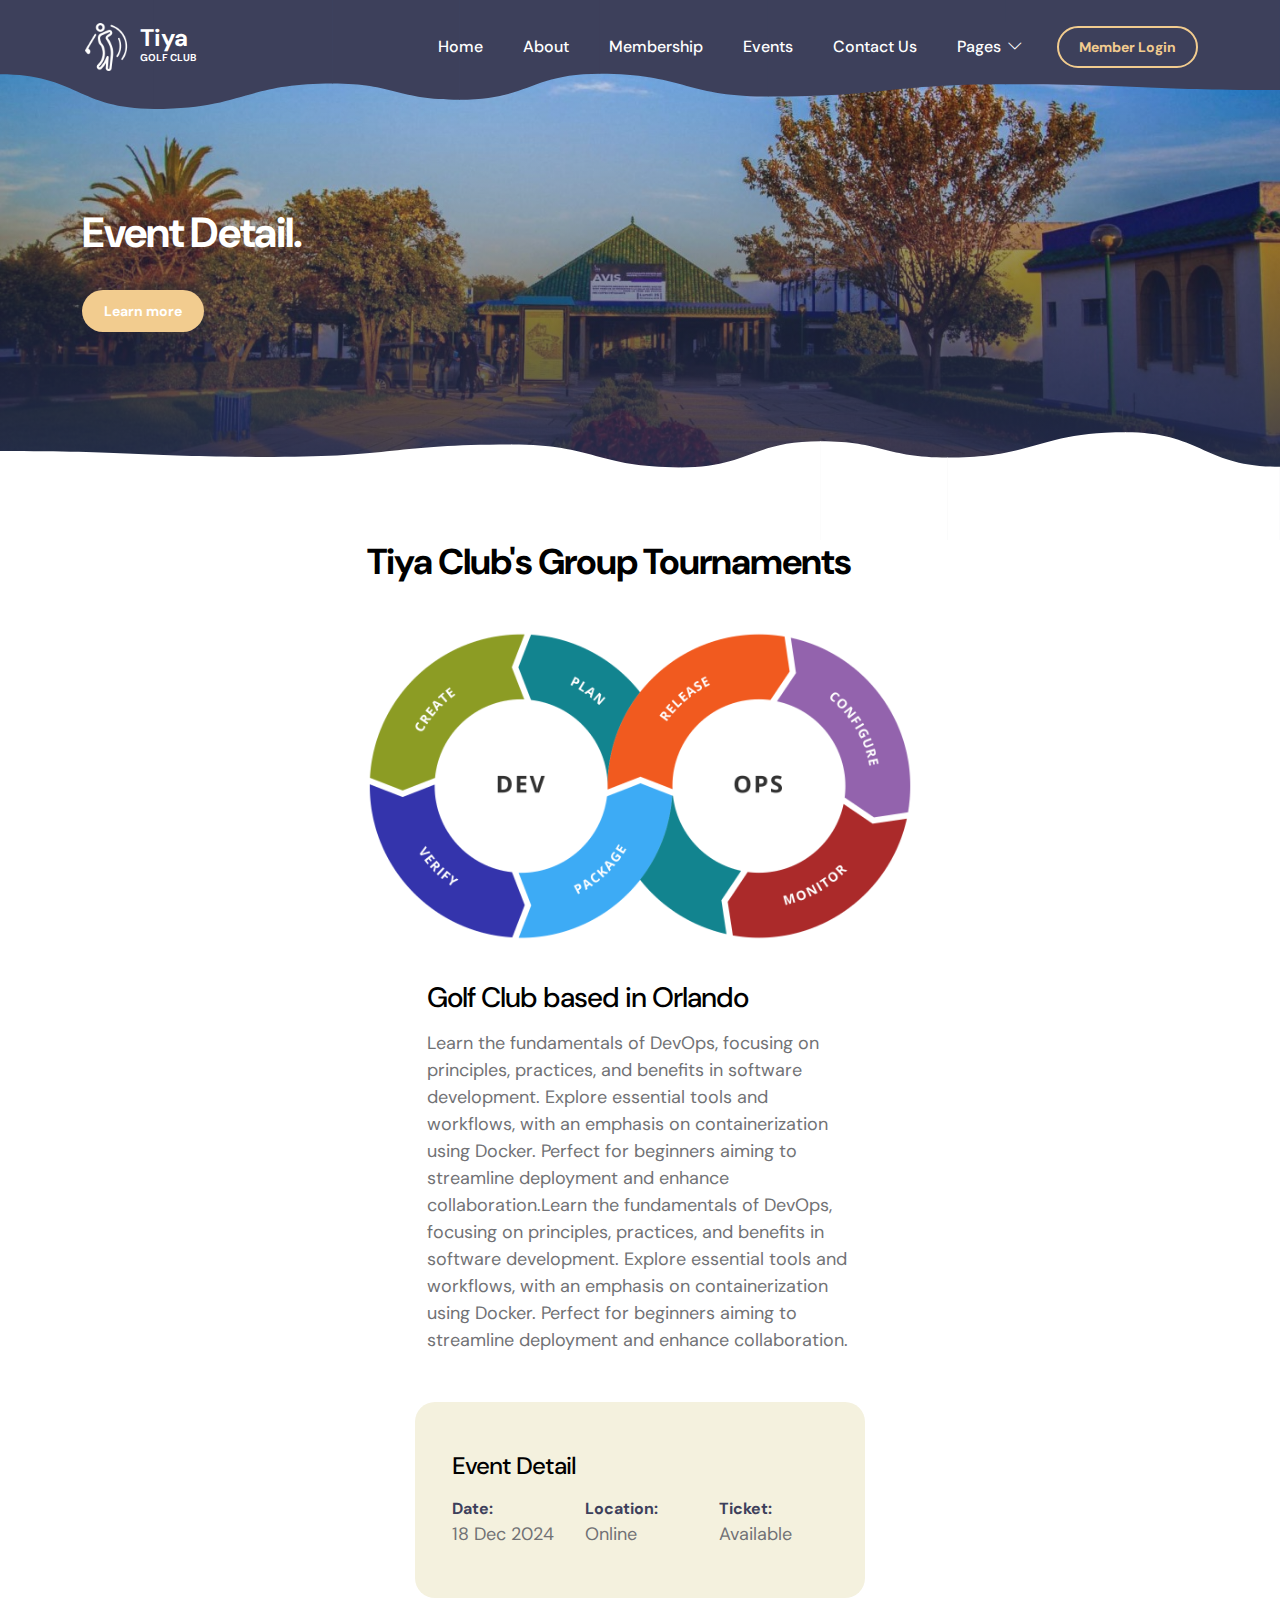
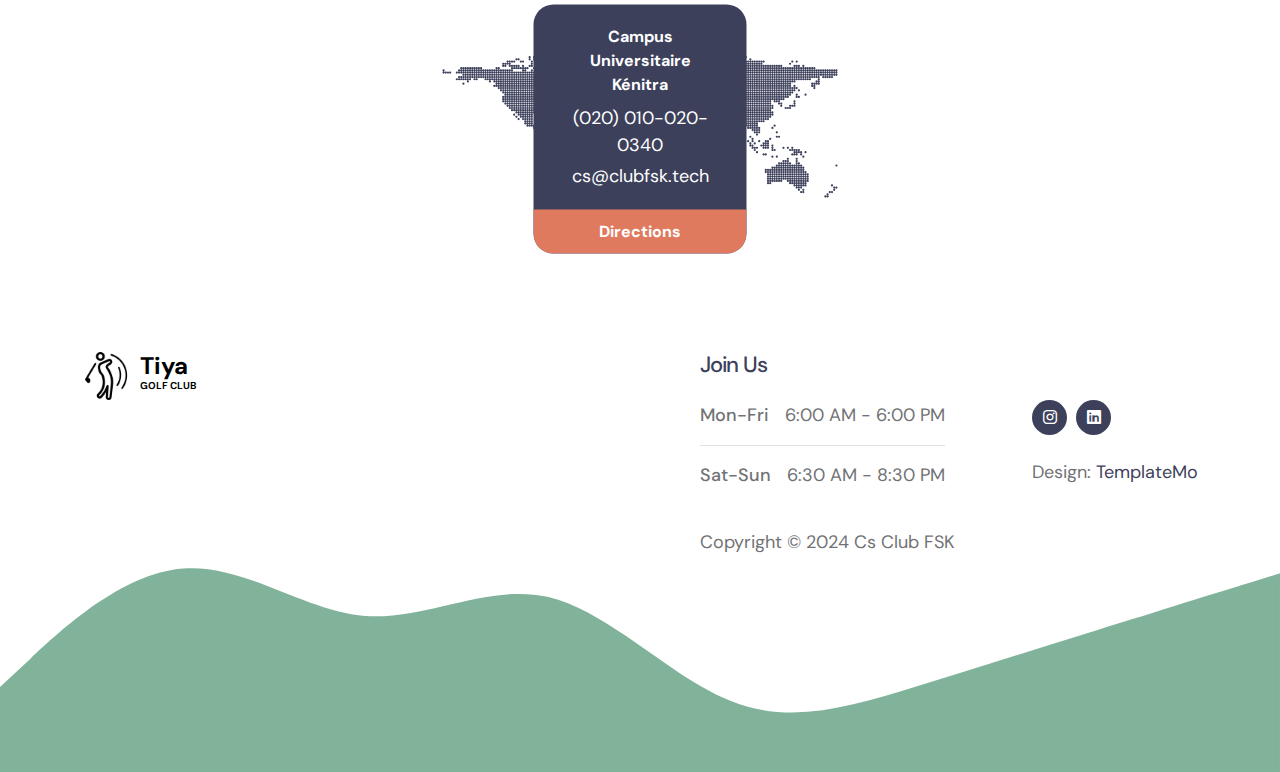
==== event-detail.html @ bbc89d75 "update" ====
<!doctype html>
<html lang="en">
    <head>
        <meta charset="utf-8">
        <meta name="viewport" content="width=device-width, initial-scale=1">

        <meta name="description" content="">
        <meta name="author" content="">

        <title>Tiya Golf Club - Event Detail</title>

        <!-- CSS FILES -->                
        <link rel="preconnect" href="https://fonts.googleapis.com">

        <link rel="preconnect" href="https://fonts.gstatic.com" crossorigin>

        <link href="https://fonts.googleapis.com/css2?family=DM+Sans:ital,wght@0,400;0,500;0,700;1,400&display=swap" rel="stylesheet">

        <link href="css/bootstrap.min.css" rel="stylesheet">

        <link href="css/bootstrap-icons.css" rel="stylesheet">

        <link href="css/templatemo-tiya-golf-club.css" rel="stylesheet">
        
<!--

TemplateMo 587 Tiya Golf Club

https://templatemo.com/tm-587-tiya-golf-club

-->
    </head>
    
    <body>

        <main>

            <nav class="navbar navbar-expand-lg">                
                <div class="container">
                    <a class="navbar-brand d-flex align-items-center" href="index.html">
                        <img src="images/logo.png" class="navbar-brand-image img-fluid" alt="Tiya Golf Club">
                        <span class="navbar-brand-text">
                            Tiya
                            <small>Golf Club</small>
                        </span>
                    </a>

                    <div class="d-lg-none ms-auto me-3">
                        <a class="btn custom-btn custom-border-btn" data-bs-toggle="offcanvas" href="#offcanvasExample" role="button" aria-controls="offcanvasExample">Member Login</a>
                    </div>
    
                    <button class="navbar-toggler" type="button" data-bs-toggle="collapse" data-bs-target="#navbarNav" aria-controls="navbarNav" aria-expanded="false" aria-label="Toggle navigation">
                        <span class="navbar-toggler-icon"></span>
                    </button>
    
                    <div class="collapse navbar-collapse" id="navbarNav">
                        <ul class="navbar-nav ms-lg-auto">
                            <li class="nav-item">
                                <a class="nav-link" href="index.html#section_1">Home</a>
                            </li>
    
                            <li class="nav-item">
                                <a class="nav-link" href="index.html#section_2">About</a>
                            </li>

                            <li class="nav-item">
                                <a class="nav-link" href="index.html#section_3">Membership</a>
                            </li>

                            <li class="nav-item">
                                <a class="nav-link" href="index.html#section_4">Events</a>
                            </li>

                            <li class="nav-item">
                                <a class="nav-link" href="index.html#section_5">Contact Us</a>
                            </li>

                            <li class="nav-item dropdown">
                                <a class="nav-link dropdown-toggle" href="#" id="navbarLightDropdownMenuLink" role="button" data-bs-toggle="dropdown" aria-expanded="false">Pages</a>

                                <ul class="dropdown-menu dropdown-menu-light" aria-labelledby="navbarLightDropdownMenuLink">
                                    <li><a class="dropdown-item" href="event-listing.html">Event Listing</a></li>

                                    <li><a class="dropdown-item active" href="event-detail.html">Event Detail</a></li>
                                </ul>
                            </li>
                        </ul>

                        <div class="d-none d-lg-block ms-lg-3">
                            <a class="btn custom-btn custom-border-btn" data-bs-toggle="offcanvas" href="#offcanvasExample" role="button" aria-controls="offcanvasExample">Member Login</a>
                        </div>
                    </div>
                </div>
            </nav>

            <div class="offcanvas offcanvas-end" data-bs-scroll="true" tabindex="-1" id="offcanvasExample" aria-labelledby="offcanvasExampleLabel">                
                <div class="offcanvas-header">
                    <h5 class="offcanvas-title" id="offcanvasExampleLabel">Member Login</h5>
                    
                    <button type="button" class="btn-close" data-bs-dismiss="offcanvas" aria-label="Close"></button>
                </div>
                
                <div class="offcanvas-body d-flex flex-column">
                    <form class="custom-form member-login-form" action="#" method="post" role="form">

                        <div class="member-login-form-body">
                            <div class="mb-4">
                                <label class="form-label mb-2" for="member-login-number">Membership No.</label>

                                <input type="text" name="member-login-number" id="member-login-number" class="form-control" placeholder="11002560" required>
                            </div>

                            <div class="mb-4">
                                <label class="form-label mb-2" for="member-login-password">Password</label>

                                <input type="password" name="member-login-password" id="member-login-password" pattern="[0-9a-zA-Z]{4,10}" class="form-control" placeholder="Password" required="">
                            </div>

                            <div class="form-check mb-4">
                                <input class="form-check-input" type="checkbox" value="" id="flexCheckDefault">
                              
                                <label class="form-check-label" for="flexCheckDefault">
                                    Remember me
                                </label>
                            </div>

                            <div class="col-lg-5 col-md-7 col-8 mx-auto">
                                <button type="submit" class="form-control">Login</button>
                            </div>

                            <div class="text-center my-4">
                                <a href="#">Forgotten password?</a>
                            </div>
                        </div>
                    </form>

                    <div class="mt-auto mb-5">
                        <p>
                            <strong class="text-white me-3">Any Questions?</strong>

                            <a href="tel: 010-020-0340" class="contact-link">
                            	010-020-0340
                            </a>
                        </p>
                    </div>
                </div>

                <svg xmlns="http://www.w3.org/2000/svg" viewBox="0 0 1440 320"><path fill="#3D405B" fill-opacity="1" d="M0,224L34.3,192C68.6,160,137,96,206,90.7C274.3,85,343,139,411,144C480,149,549,107,617,122.7C685.7,139,754,213,823,240C891.4,267,960,245,1029,224C1097.1,203,1166,181,1234,160C1302.9,139,1371,117,1406,106.7L1440,96L1440,320L1405.7,320C1371.4,320,1303,320,1234,320C1165.7,320,1097,320,1029,320C960,320,891,320,823,320C754.3,320,686,320,617,320C548.6,320,480,320,411,320C342.9,320,274,320,206,320C137.1,320,69,320,34,320L0,320Z"></path></svg>
            </div>
            

            <section class="hero-section hero-50 d-flex justify-content-center align-items-center" id="section_1">

                <div class="section-overlay"></div>

                <svg viewBox="0 0 1962 178" xmlns="http://www.w3.org/2000/svg" xmlns:xlink="http://www.w3.org/1999/xlink"><path fill="#3D405B" d="M 0 114 C 118.5 114 118.5 167 237 167 L 237 167 L 237 0 L 0 0 Z" stroke-width="0"></path> <path fill="#3D405B" d="M 236 167 C 373 167 373 128 510 128 L 510 128 L 510 0 L 236 0 Z" stroke-width="0"></path> <path fill="#3D405B" d="M 509 128 C 607 128 607 153 705 153 L 705 153 L 705 0 L 509 0 Z" stroke-width="0"></path><path fill="#3D405B" d="M 704 153 C 812 153 812 113 920 113 L 920 113 L 920 0 L 704 0 Z" stroke-width="0"></path><path fill="#3D405B" d="M 919 113 C 1048.5 113 1048.5 148 1178 148 L 1178 148 L 1178 0 L 919 0 Z" stroke-width="0"></path><path fill="#3D405B" d="M 1177 148 C 1359.5 148 1359.5 129 1542 129 L 1542 129 L 1542 0 L 1177 0 Z" stroke-width="0"></path><path fill="#3D405B" d="M 1541 129 C 1751.5 129 1751.5 138 1962 138 L 1962 138 L 1962 0 L 1541 0 Z" stroke-width="0"></path></svg>

                <div class="container">
                    <div class="row">

                        <div class="col-lg-6 col-12">

                            <h1 class="text-white mb-4 pb-2">Event Detail.</h1>

                            <a href="#section_2" class="btn custom-btn smoothscroll me-3">Learn more</a>
                        </div>

                    </div>
                </div>

                <svg viewBox="0 0 1962 178" xmlns="http://www.w3.org/2000/svg" xmlns:xlink="http://www.w3.org/1999/xlink"><path fill="#ffffff" d="M 0 114 C 118.5 114 118.5 167 237 167 L 237 167 L 237 0 L 0 0 Z" stroke-width="0"></path> <path fill="#ffffff" d="M 236 167 C 373 167 373 128 510 128 L 510 128 L 510 0 L 236 0 Z" stroke-width="0"></path> <path fill="#ffffff" d="M 509 128 C 607 128 607 153 705 153 L 705 153 L 705 0 L 509 0 Z" stroke-width="0"></path><path fill="#ffffff" d="M 704 153 C 812 153 812 113 920 113 L 920 113 L 920 0 L 704 0 Z" stroke-width="0"></path><path fill="#ffffff" d="M 919 113 C 1048.5 113 1048.5 148 1178 148 L 1178 148 L 1178 0 L 919 0 Z" stroke-width="0"></path><path fill="#ffffff" d="M 1177 148 C 1359.5 148 1359.5 129 1542 129 L 1542 129 L 1542 0 L 1177 0 Z" stroke-width="0"></path><path fill="#ffffff" d="M 1541 129 C 1751.5 129 1751.5 138 1962 138 L 1962 138 L 1962 0 L 1541 0 Z" stroke-width="0"></path></svg>
            </section>


            <section class="events-section events-detail-section section-padding" id="section_2">
                <div class="container">
                    <div class="row">

                        <div class="col-lg-6 col-md-8 col-12 mx-auto">
                            <h2 class="mb-lg-5 mb-4">Tiya Club's Group Tournaments</h2>

                            <div class="custom-block-image-wrap">
                                <img src="images/devops.png" class="custom-block-image img-fluid" alt="">
                            </div>

                            <div class="custom-block-info">
                                <h3 class="mb-3">Golf Club based in Orlando</h3>

                                <p>Learn the fundamentals of DevOps, focusing on principles, practices, and benefits in software development. Explore essential tools and workflows, with an emphasis on containerization using Docker. Perfect for beginners aiming to streamline deployment and enhance collaboration.Learn the fundamentals of DevOps, focusing on principles, practices, and benefits in software development. Explore essential tools and workflows, with an emphasis on containerization using Docker. Perfect for beginners aiming to streamline deployment and enhance collaboration.</p>

                                <div class="events-detail-info row my-5">
                                    <div class="col-lg-12 col-12">
                                        <h4 class="mb-3">Event Detail</h4>
                                    </div>

                                    <div class="col-lg-4 col-12">
                                        <span class="custom-block-span">Date:</span>

                                        <p class="mb-0">18 Dec 2024</p>
                                    </div>

                                    <div class="col-lg-4 col-12 my-3 my-lg-0">
                                        <span class="custom-block-span">Location:</span>

                                        <p class="mb-0">Online</p>
                                    </div>

                                    <div class="col-lg-4 col-12">
                                        <span class="custom-block-span">Ticket:</span>

                                        <p class="mb-0">Available</p>
                                    </div>
                                </div>

                                <div class="contact-info">
                                    <div class="contact-info-item">
                                        <div class="contact-info-body">
                                            <strong>Campus Universitaire
                                                Kénitra</strong>

                                            <p class="mt-2 mb-1">
                                                <a href="tel: 010-020-0340" class="contact-link">
                                                    (020) 
                                                    010-020-0340
                                                </a>
                                            </p>

                                            <p class="mb-0">
                                                <a href="mailto:cs@clubfsk.tech" class="contact-link">
                                                    cs@clubfsk.tech
                                                </a>
                                            </p>
                                        </div>

                                        <div class="contact-info-footer">
                                            <a href="#">Directions</a>
                                        </div>
                                    </div>

                                    <img src="images/WorldMap.svg" class="img-fluid" alt="">
                                </div>
                            </div>
                        </div>

                    </div>
                </div>
            </section>
        </main>

        <footer class="site-footer">
            <div class="container">
                <div class="row">

                    <div class="col-lg-6 col-12 me-auto mb-5 mb-lg-0">
                        <a class="navbar-brand d-flex align-items-center" href="index.html">
                            <img src="images/logo.png" class="navbar-brand-image img-fluid" alt="">
                            <span class="navbar-brand-text">
                                Tiya
                                <small>Golf Club</small>
                            </span>
                        </a>
                    </div>

                    <div class="col-lg-3 col-12">
                        <h5 class="site-footer-title mb-4">Join Us</h5>

                        <p class="d-flex border-bottom pb-3 mb-3 me-lg-3">
                            <span>Mon-Fri</span>
                            6:00 AM - 6:00 PM
                        </p>

                        <p class="d-flex me-lg-3">
                            <span>Sat-Sun</span>
                            6:30 AM - 8:30 PM
                        </p>
                        <br>
                        <p class="copyright-text">Copyright © 2024 Cs Club FSK</p>
                    </div>

                        <div class="col-lg-2 col-12 ms-auto">
                            <ul class="social-icon mt-lg-5 mt-3 mb-4">
                                <li class="social-icon-item">
                                    <a href="https://www.instagram.com/cs_club.fsk/" class="social-icon-link bi-instagram"></a>
                                </li>

                                <li class="social-icon-item">
                                    <a href="https://www.linkedin.com/company/cs-club-fsk/" class="social-icon-link bi-linkedin"></a>
                                </li>
                            </ul>

                            <p class="copyright-text">Design: <a rel="nofollow" href="https://templatemo.com" target="_blank">TemplateMo</a></p>
                        </div>

                </div>
            </div>

            <svg xmlns="http://www.w3.org/2000/svg" viewBox="0 0 1440 320"><path fill="#81B29A" fill-opacity="1" d="M0,224L34.3,192C68.6,160,137,96,206,90.7C274.3,85,343,139,411,144C480,149,549,107,617,122.7C685.7,139,754,213,823,240C891.4,267,960,245,1029,224C1097.1,203,1166,181,1234,160C1302.9,139,1371,117,1406,106.7L1440,96L1440,320L1405.7,320C1371.4,320,1303,320,1234,320C1165.7,320,1097,320,1029,320C960,320,891,320,823,320C754.3,320,686,320,617,320C548.6,320,480,320,411,320C342.9,320,274,320,206,320C137.1,320,69,320,34,320L0,320Z"></path></svg>
        </footer>


        <!-- JAVASCRIPT FILES -->
        <script src="js/jquery.min.js"></script>
        <script src="js/bootstrap.bundle.min.js"></script>
        <script src="js/jquery.sticky.js"></script>
        <script src="js/custom.js"></script>

    </body>
</html>
---- css/templatemo-tiya-golf-club.css ----
/*

TemplateMo 587 Tiya Golf Club

https://templatemo.com/tm-587-tiya-golf-club

*/


/*---------------------------------------
  CUSTOM PROPERTIES ( VARIABLES )             
-----------------------------------------*/
:root {
  --white-color:                  #ffffff;
  --primary-color:                #81B29A;
  --secondary-color:              #3D405B;
  --section-bg-color:             #F4F1DE;
  --custom-btn-bg-color:          #F2CC8F;
  --custom-btn-bg-hover-color:    #E07A5F;
  --dark-color:                   #000000;
  --p-color:                      #717275;
  --link-hover-color:             #F2CC8F;

  --body-font-family:             'DM Sans', sans-serif;

  --h1-font-size:                 42px;
  --h2-font-size:                 36px;
  --h3-font-size:                 28px;
  --h4-font-size:                 24px;
  --h5-font-size:                 22px;
  --h6-font-size:                 20px;
  --p-font-size:                  18px;
  --menu-font-size:               16px;
  --btn-font-size:                14px;

  --border-radius-large:          100px;
  --border-radius-medium:         20px;
  --border-radius-small:          10px;

  --font-weight-normal:           400;
  --font-weight-medium:           500;
  --font-weight-bold:             700;
}

body {
  background-color: var(--white-color);
  font-family: var(--body-font-family); 
}


/*---------------------------------------
  TYPOGRAPHY               
-----------------------------------------*/

h2,
h3,
h4,
h5,
h6 {
  color: var(--dark-color);
}

h1,
h2,
h3,
h4,
h5,
h6 {
  font-weight: var(--font-weight-medium);
  letter-spacing: -1px;
}

h1 {
  font-size: var(--h1-font-size);
  font-weight: var(--font-weight-bold);
}

h2 {
  font-size: var(--h2-font-size);
  font-weight: var(--font-weight-bold);
}

h3 {
  font-size: var(--h3-font-size);
}

h4 {
  font-size: var(--h4-font-size);
}

h5 {
  font-size: var(--h5-font-size);
}

h6 {
  font-size: var(--h6-font-size);
}

p {
  color: var(--p-color);
  font-size: var(--p-font-size);
  font-weight: var(--font-weight-normal);
}

ul li {
  color: var(--p-color);
  font-size: var(--p-font-size);
  font-weight: var(--font-weight-normal);
}

a, 
button {
  touch-action: manipulation;
  transition: all 0.3s;
}

a {
  display: inline-block;
  color: var(--secondary-color);
  text-decoration: none;
}

a:hover {
  color: var(--link-hover-color);
}

b,
strong {
  font-weight: var(--font-weight-bold);
}


/*---------------------------------------
  SECTION               
-----------------------------------------*/
.section-bg {
  background-color: var(--section-bg-color);
}

.section-padding {
  padding-top: 100px;
  padding-bottom: 100px;
}

.section-overlay {
  content: "";
  background: rgba(0, 0, 0, 0) linear-gradient(rgba(39, 48, 83, 0.01) 0%, rgb(39, 48, 83) 100%) repeat scroll 0% 0%;
  position: absolute;
  top: 0;
  right: 0;
  bottom: 0;
  left: 0;
}

::selection {
  background-color: var(--primary-color);
  color: var(--white-color);
}


/*---------------------------------------
  ANIMATED HEADLINE               
-----------------------------------------*/
.cd-words-wrapper {
  display: inline-block;
  position: relative;
  text-align: left;
}

.cd-words-wrapper b {
  color: var(--link-hover-color);
  display: inline-block;
  position: absolute;
  white-space: nowrap;
  left: 0;
  top: 0;
}

.cd-words-wrapper b.is-visible {
  position: relative;
}

.no-js .cd-words-wrapper b {
  opacity: 0;
}

.no-js .cd-words-wrapper b.is-visible {
  opacity: 1;
}

.cd-headline.rotate-1 .cd-words-wrapper {
  -webkit-perspective: 300px;
  -moz-perspective: 300px;
  perspective: 300px;
}
.cd-headline.rotate-1 b {
  opacity: 0;
  -webkit-transform-origin: 50% 100%;
  -moz-transform-origin: 50% 100%;
  -ms-transform-origin: 50% 100%;
  -o-transform-origin: 50% 100%;
  transform-origin: 50% 100%;
  -webkit-transform: rotateX(180deg);
  -moz-transform: rotateX(180deg);
  -ms-transform: rotateX(180deg);
  -o-transform: rotateX(180deg);
  transform: rotateX(180deg);
}
.cd-headline.rotate-1 b.is-visible {
  opacity: 1;
  -webkit-transform: rotateX(0deg);
  -moz-transform: rotateX(0deg);
  -ms-transform: rotateX(0deg);
  -o-transform: rotateX(0deg);
  transform: rotateX(0deg);
  -webkit-animation: cd-rotate-1-in 1.2s;
  -moz-animation: cd-rotate-1-in 1.2s;
  animation: cd-rotate-1-in 1.2s;
}
.cd-headline.rotate-1 b.is-hidden {
  -webkit-transform: rotateX(180deg);
  -moz-transform: rotateX(180deg);
  -ms-transform: rotateX(180deg);
  -o-transform: rotateX(180deg);
  transform: rotateX(180deg);
  -webkit-animation: cd-rotate-1-out 1.2s;
  -moz-animation: cd-rotate-1-out 1.2s;
  animation: cd-rotate-1-out 1.2s;
}

@-webkit-keyframes cd-rotate-1-in {
  0% {
    -webkit-transform: rotateX(180deg);
    opacity: 0;
  }
  35% {
    -webkit-transform: rotateX(120deg);
    opacity: 0;
  }
  65% {
    opacity: 0;
  }
  100% {
    -webkit-transform: rotateX(360deg);
    opacity: 1;
  }
}
@-moz-keyframes cd-rotate-1-in {
  0% {
    -moz-transform: rotateX(180deg);
    opacity: 0;
  }
  35% {
    -moz-transform: rotateX(120deg);
    opacity: 0;
  }
  65% {
    opacity: 0;
  }
  100% {
    -moz-transform: rotateX(360deg);
    opacity: 1;
  }
}
@keyframes cd-rotate-1-in {
  0% {
    -webkit-transform: rotateX(180deg);
    -moz-transform: rotateX(180deg);
    -ms-transform: rotateX(180deg);
    -o-transform: rotateX(180deg);
    transform: rotateX(180deg);
    opacity: 0;
  }
  35% {
    -webkit-transform: rotateX(120deg);
    -moz-transform: rotateX(120deg);
    -ms-transform: rotateX(120deg);
    -o-transform: rotateX(120deg);
    transform: rotateX(120deg);
    opacity: 0;
  }
  65% {
    opacity: 0;
  }
  100% {
    -webkit-transform: rotateX(360deg);
    -moz-transform: rotateX(360deg);
    -ms-transform: rotateX(360deg);
    -o-transform: rotateX(360deg);
    transform: rotateX(360deg);
    opacity: 1;
  }
}
@-webkit-keyframes cd-rotate-1-out {
  0% {
    -webkit-transform: rotateX(0deg);
    opacity: 1;
  }
  35% {
    -webkit-transform: rotateX(-40deg);
    opacity: 1;
  }
  65% {
    opacity: 0;
  }
  100% {
    -webkit-transform: rotateX(180deg);
    opacity: 0;
  }
}
@-moz-keyframes cd-rotate-1-out {
  0% {
    -moz-transform: rotateX(0deg);
    opacity: 1;
  }
  35% {
    -moz-transform: rotateX(-40deg);
    opacity: 1;
  }
  65% {
    opacity: 0;
  }
  100% {
    -moz-transform: rotateX(180deg);
    opacity: 0;
  }
}
@keyframes cd-rotate-1-out {
  0% {
    -webkit-transform: rotateX(0deg);
    -moz-transform: rotateX(0deg);
    -ms-transform: rotateX(0deg);
    -o-transform: rotateX(0deg);
    transform: rotateX(0deg);
    opacity: 1;
  }
  35% {
    -webkit-transform: rotateX(-40deg);
    -moz-transform: rotateX(-40deg);
    -ms-transform: rotateX(-40deg);
    -o-transform: rotateX(-40deg);
    transform: rotateX(-40deg);
    opacity: 1;
  }
  65% {
    opacity: 0;
  }
  100% {
    -webkit-transform: rotateX(180deg);
    -moz-transform: rotateX(180deg);
    -ms-transform: rotateX(180deg);
    -o-transform: rotateX(180deg);
    transform: rotateX(180deg);
    opacity: 0;
  }
}


/*---------------------------------------
  CUSTOM BUTTON               
-----------------------------------------*/
.custom-btn {
  background: var(--custom-btn-bg-color);
  border: 2px solid transparent;
  border-radius: var(--border-radius-large);
  color: var(--white-color);
  font-size: var(--btn-font-size);
  font-weight: var(--font-weight-bold);
  line-height: normal;
  transition: all 0.3s;
  padding: 10px 20px;
}

.custom-btn:hover {
  background: var(--custom-btn-bg-hover-color);
  color: var(--white-color);
}

.custom-border-btn {
  background: transparent;
  border: 2px solid var(--custom-btn-bg-color);
  color: var(--custom-btn-bg-color);
}

.custom-border-btn:hover {
  background: var(--custom-btn-bg-color);
  border-color: transparent;
  color: var(--white-color);
}

.custom-btn-bg-white {
  border-color: var(--white-color);
  color: var(--white-color);
}

.custom-btn-group .link {
  color: var(--white-color);
  font-weight: var(--font-weight-medium);
}

.custom-btn-group .link:hover {
  color: var(--link-hover-color);
}


/*---------------------------------------
  NAVIGATION BAR & OFFCANVAS              
-----------------------------------------*/
.offcanvas {
  background-color: var(--primary-color);
  padding: 30px;
}

.offcanvas.offcanvas-end {
  border-left: 0;
}

.offcanvas-header .btn-close {
  transition: all 0.3s;
}

.offcanvas-header .btn-close:hover {
  transform: rotate(180deg);
}

.offcanvas svg {
  position: absolute;
  bottom: 0;
  right: 0;
  left: 0;
}

.sticky-wrapper {
  position: absolute;
  top: 0;
  right: 0;
  left: 0;
}

.sticky-wrapper.is-sticky .navbar {
  background-color: rgb(61 64 91);
}

.navbar {
  background: transparent;
  z-index: 99;
  padding-top: 15px;
  padding-bottom: 15px;
}

.navbar-brand,
.navbar-brand:hover {
  font-size: var(--h4-font-size);
  font-weight: var(--font-weight-bold);
  display: block;
  color: var(--dark-color);
  max-width: 48px;
}

.navbar .navbar-brand,
.navbar .navbar-brand:hover {
  color: var(--white-color);
}

.navbar .navbar-brand-image {
  filter: brightness(0) invert(1);
}

.navbar-brand-image {
  width: 48px;
  height: 48px;
}

.navbar-brand-text {
  line-height: normal;
  margin-left: 10px;
  position: relative;
  bottom: 5px;
}

.navbar-brand-text small {
  display: block;
  font-size: 10px;
  line-height: 1;
  text-transform: uppercase;
}

.navbar-expand-lg .navbar-nav .nav-link {
  border-radius: var(--border-radius-large);
  margin: 10px;
  padding: 10px;
}

.navbar-nav .nav-link {
  display: inline-block;
  color: var(--white-color);
  font-size: var(--menu-font-size);
  font-weight: var(--font-weight-medium);
  padding-top: 15px;
  padding-bottom: 15px;
}

.navbar-nav .nav-link.active, 
.navbar-nav .nav-link:hover {
  color: var(--link-hover-color);
}

.navbar .dropdown-menu {
  background: var(--white-color);
  box-shadow: 0 1rem 3rem rgba(0,0,0,.175);
  border: 0;
  display: inherit;
  opacity: 0;
  min-width: 9rem;
  margin-top: 20px;
  padding: 13px 0 10px 0;
  transition: all 0.3s;
  pointer-events: none;
}

.navbar .dropdown-menu::before {
  content: "";
  width: 0;
  height: 0;
  border-left: 20px solid transparent;
  border-right: 20px solid transparent;
  border-bottom: 15px solid var(--white-color);
  position: absolute;
  top: -10px;
  left: 10px;
}

.navbar .dropdown-item {
  display: inline-block;
  color: var(--p-color);
  font-size: var(--menu-font-size);
  font-weight: var(--font-weight-medium);
  position: relative;
}

.navbar .dropdown-item.active, 
.navbar .dropdown-item:active,
.navbar .dropdown-item:focus, 
.navbar .dropdown-item:hover {
  background: transparent;
  color: var(--link-hover-color);
}

.navbar .dropdown-toggle::after {
  content: "\f282";
  display: inline-block;
  font-family: bootstrap-icons !important;
  font-size: var(--copyright-font-size);
  font-style: normal;
  font-weight: normal !important;
  font-variant: normal;
  text-transform: none;
  line-height: 1;
  vertical-align: -.125em;
  -webkit-font-smoothing: antialiased;
  -moz-osx-font-smoothing: grayscale;
  position: relative;
  left: 2px;
  border: 0;
}

@media screen and (min-width: 992px) {
  .navbar .dropdown:hover .dropdown-menu {
    opacity: 1;
    margin-top: 0;
    pointer-events: auto;
  }
}

.navbar-toggler {
  border: 0;
  padding: 0;
  cursor: pointer;
  margin: 0;
  width: 30px;
  height: 35px;
  outline: none;
}

.navbar-toggler:focus {
  outline: none;
  box-shadow: none;
}

.navbar-toggler[aria-expanded="true"] .navbar-toggler-icon {
  background: transparent;
}

.navbar-toggler[aria-expanded="true"] .navbar-toggler-icon:before,
.navbar-toggler[aria-expanded="true"] .navbar-toggler-icon:after {
  transition: top 300ms 50ms ease, -webkit-transform 300ms 350ms ease;
  transition: top 300ms 50ms ease, transform 300ms 350ms ease;
  transition: top 300ms 50ms ease, transform 300ms 350ms ease, -webkit-transform 300ms 350ms ease;
  top: 0;
}

.navbar-toggler[aria-expanded="true"] .navbar-toggler-icon:before {
  transform: rotate(45deg);
}

.navbar-toggler[aria-expanded="true"] .navbar-toggler-icon:after {
  transform: rotate(-45deg);
}

.navbar-toggler .navbar-toggler-icon {
  background: var(--white-color);
  transition: background 10ms 300ms ease;
  display: block;
  width: 30px;
  height: 2px;
  position: relative;
}

.navbar-toggler .navbar-toggler-icon:before,
.navbar-toggler .navbar-toggler-icon:after {
  transition: top 300ms 350ms ease, -webkit-transform 300ms 50ms ease;
  transition: top 300ms 350ms ease, transform 300ms 50ms ease;
  transition: top 300ms 350ms ease, transform 300ms 50ms ease, -webkit-transform 300ms 50ms ease;
  position: absolute;
  right: 0;
  left: 0;
  background: var(--white-color);
  width: 30px;
  height: 2px;
  content: '';
}

.navbar-toggler .navbar-toggler-icon::before {
  top: -8px;
}

.navbar-toggler .navbar-toggler-icon::after {
  top: 8px;
}


/*---------------------------------------
  HERO        
-----------------------------------------*/
.hero-section {
  background-image: url('../images/fac-des-sciences-1.jpg');
  background-repeat: no-repeat;
  background-size: cover;
  background-position: center;
  position: relative;
  padding-top: 100px;
  padding-bottom: 100px;
  height: 100vh;
  min-height: 670px;
  margin-bottom: -90px;
}

.hero-50 {
  height: auto;
  min-height: 540px;
  margin-bottom: -100px;
}

.hero-50 .container + svg {
  transform: rotate(180deg);
}

.hero-section .ratio {
  border-radius: var(--border-radius-medium);
  overflow: hidden;
}

.hero-section svg {
  position: absolute;
  right: 0;
  left: 0;
}

.hero-section > svg {
  top: 0;
}

.hero-section .container + svg {
  top: auto;
  bottom: -1px;
}

.hero-section .row {
  position: relative;
  z-index: 22;
}


/*---------------------------------------
  BACKGROUND IMAGE SECTION        
-----------------------------------------*/
.section-bg-image {
  background-image: url('../images/MG_4007-scaled.jpg');
  background-repeat: no-repeat;
  background-size: cover;
  background-position: center;
  position: relative;
  margin-bottom: -70px;
}

.section-bg-image .container + svg {
  transform: rotate(180deg);
  position: relative;
  bottom: -1px;
}

.section-bg-image-block {
  backdrop-filter: blur(5px) saturate(180%);
  -webkit-backdrop-filter: blur(5px) saturate(180%);
  background-color: rgba(255, 255, 255, 0.75);
  border-radius: var(--border-radius-medium);
  border: 1px solid rgba(209, 213, 219, 0.3);
  border-radius: var(--border-radius-medium);
  padding: 50px;
}

.section-bg-image-block .input-group {
  background-color: var(--white-color);
  border-radius: var(--border-radius-large);
  padding: 10px 15px;
}

.section-bg-image-block .input-group-text {
  background-color: transparent;
  border: 0;
}

.section-bg-image-block input[type="email"] {
  border: 0;
  box-shadow: none;
  margin-bottom: 0;
  padding-left: 0;
}

.section-bg-image-block button[type="submit"] {
  background-color: var(--primary-color);
  border: 0;
  border-radius: var(--border-radius-large) !important;
  color: var(--white-color);
  max-width: 150px;
}


/*---------------------------------------
  ABOUT SECTOIN              
-----------------------------------------*/
.about-section {
  padding-bottom: 70px;
}

.member-block-image-wrap {
  border-radius: var(--border-radius-medium);
  position: relative;
  overflow: hidden;
}

.member-block-image-wrap:hover .member-block-image {
  transform: scale(1.2);
}

.member-block-image-wrap:hover .social-icon {
  opacity: 1;
}

.member-block-image-wrap .social-icon {
  background-color: var(--white-color);
  border-radius: var(--border-radius-large);
  position: absolute;
  top: 50%;
  left: 50%;
  transform: translate(-50%, -50%);
  opacity: 0;
  transition: all 0.5s;
  padding: 15px 20px;
  width: auto;
}

.member-block-image {
  transition: all 0.3s;
}

.member-block-info {
  padding: 10px;
}

.member-block-info h4,
.member-block-info p {
  margin-bottom: 0;
}


/*---------------------------------------
  CUSTOM BLOCK              
-----------------------------------------*/
.custom-block {
  border-radius: var(--border-radius-medium);
  position: relative;
  overflow: hidden;
  padding: 30px 20px;
}

.custom-block-bg {
  background: var(--white-color);
}

.custom-block-date-wrap {
  background-color: var(--primary-color);
  border-radius: var(--border-radius-medium);
  text-align: center;
  padding: 20px 30px;
}

.custom-block-date {
  font-size: var(--h1-font-size);
}

.custom-block-image-wrap {
  border-radius: var(--border-radius-medium);
  position: relative;
  overflow: hidden;
}

.custom-block-image-wrap:hover .custom-block-image {
  transform: scale(1.2);
}

.custom-block-image-wrap:hover .custom-block-icon {
  opacity: 1;
}

.custom-block-image {
  transition: all 0.3s;
}

.custom-block-image-wrap .custom-block-date-wrap,
.custom-block-image-wrap .custom-btn-wrap {
  position: absolute;
  bottom: 0;
}

.custom-block-image-wrap .custom-block-date-wrap {
  border-radius: 0;
  left: 0;
  width: 50%;
  padding: 12.30px 20px;
}

.custom-block-image-wrap .custom-btn-wrap {
  right: 0;
  width: 50%;
}

.custom-block-image-wrap .custom-btn  {
  border-radius: 0;
  display: block;
  padding: 15px 20px;
}

.custom-block-info {
  padding-top: 10px;
}

.custom-block-image-wrap + .custom-block-info {
  padding-top: 20px;
}

.custom-block-span {
  color: var(--secondary-color);
  font-weight: var(--font-weight-bold);
  min-width: 110px;
  margin-right: 10px;
}

.custom-block-icon {
  background: var(--custom-btn-bg-color);
  border-radius: var(--border-radius-large);
  color: var(--white-color);
  width: 60px;
  height: 60px;
  line-height: 60px;
  text-align: center;
  font-size: var(--h3-font-size);
  position: absolute;
  top: 50%;
  left: 50%;
  transform: translate(-50%, -50%);
  opacity: 0;
  transition: all 0.5s;
}

.custom-block-icon:hover {
  background: var(--custom-btn-bg-hover-color);
  color: var(--white-color);
}


/*---------------------------------------
  EVENTS SECTION            
-----------------------------------------*/
.events-section.section-bg .container > .row {
  margin-right: 5px;
  margin-left: 5px;
}

.events-section.section-bg .container > .row .row {
  margin: auto;
}

.events-listing-section {
  margin-bottom: 100px;
}

.events-detail-section .custom-block-info {
  padding: 40px 60px;
}

.events-detail-info {
  background-color: var(--section-bg-color);
  border-radius: var(--border-radius-medium);
  padding: 50px 25px;
}

.events-title {
  font-size: var(--h3-font-size);
  font-weight: var(--font-weight-medium);
}


/*---------------------------------------
  MEMBERSHIP SECTION            
-----------------------------------------*/
.membership-section .container {
  position: relative;
  z-index: 2;
}

.table-responsive {
  border-radius: var(--border-radius-medium);
}

.table-responsive tbody, 
.table-responsive td, 
.table-responsive tfoot, 
.table-responsive th, 
.table-responsive thead, 
.table-responsive tr {
  border: 0;
}

.table-responsive thead tr {
  background-color: var(--secondary-color);
  color: var(--white-color);
}

.table-responsive thead th {
  padding: 22px 16px !important;
}

.table-responsive tbody tr:nth-child(even) {
  background-color: var(--section-bg-color);
}

.table>:not(caption)>*>* {
  padding: 18px 16px;
}

.table-responsive .bi-check-circle-fill {
  color: var(--primary-color);
}

.table-responsive .bi-x-circle-fill {
  color: var(--custom-btn-bg-hover-color);
}

.membership-form {
  background-color: var(--secondary-color);
  border-radius: var(--border-radius-medium);
  padding: 35px;
}

.membership-form .form-floating>textarea {
  border-radius: var(--border-radius-medium);
  height: 100px;
}


/*---------------------------------------
  CONTACT               
-----------------------------------------*/
.contact-form .form-floating>textarea {
  border-radius: var(--border-radius-medium);
  height: 120px;
}

.contact-info {
  position: relative;
}

.contact-info-item {
  background: var(--secondary-color);
  border-radius: var(--border-radius-medium);
  position: absolute;
  overflow: hidden;
  top: 50%;
  left: 50%;
  transform: translate(-50%, -50%);
  text-align: center;
}

.contact-info-body {
  padding: 20px 30px;
}

.contact-info-body strong,
.contact-info-item a {
  color: var(--white-color);
}

.contact-info-footer {
  background-color: var(--custom-btn-bg-hover-color);
  padding: 10px 20px;
  transition: all 0.3s;
}

.contact-info-footer:hover {
  background-color: var(--custom-btn-bg-color);
}

.contact-info-footer a {
  display: block;
  font-weight: var(--font-weight-bold);
}


/*---------------------------------------
  SITE FOOTER            
-----------------------------------------*/
.site-footer {
  position: relative;
  padding-bottom: 200px;
}

.site-footer .container {
  position: relative;
  z-index: 2;
}

.site-footer svg {
  position: absolute;
  bottom: 0;
  right: 0;
  left: 0;
  pointer-events: none;
}

.site-footer-title {
  color: var(--secondary-color);
}

.site-footer p span {
  font-weight: var(--font-weight-medium);
  margin-right: auto;
}


/*---------------------------------------
  CUSTOM FORM               
-----------------------------------------*/
.custom-form .form-control {
  border-radius: var(--border-radius-large);
  border-width: 2px;
  box-shadow: none;
  color: var(--p-color);
  margin-bottom: 20px;
  padding: 10px;
  padding-left: 20px;
  outline: none;
}

.custom-form .form-control:focus,
.custom-form .form-control:hover {
  border-color: var(--dark-color);
}

.form-floating>label {
  padding-left: 20px;
}

.custom-form button[type="submit"] {
  background: var(--custom-btn-bg-color);
  border: none;
  border-radius: var(--border-radius-large);
  color: var(--white-color);
  font-size: var(--p-font-size);
  font-weight: var(--font-weight-medium);
  transition: all 0.3s;
  margin-bottom: 0;
  padding-left: 10px;
}

.custom-form button[type="submit"]:hover,
.custom-form button[type="submit"]:focus {
  background: var(--custom-btn-bg-hover-color);
  border-color: transparent;
}

.header-form {
  position: relative;
}

.header-form .form-control {
  padding-left: 42px;
}

.header-form-icon {
  width: 24px;
  position: absolute;
  top: 0;
  margin: 12px;
  margin-left: 15px;
}


/*---------------------------------------
  SOCIAL ICON               
-----------------------------------------*/
.social-icon {
  margin: 0;
  padding: 0;
}

.social-icon-item {
  list-style: none;
  display: inline-block;
  vertical-align: top;
}

.social-icon-link {
  background: var(--secondary-color);
  border-radius: var(--border-radius-large);
  color: var(--white-color);
  font-size: var(--btn-font-size);
  display: block;
  margin-right: 5px;
  text-align: center;
  width: 35px;
  height: 35px;
  line-height: 36px;
  transition: background 0.2s, color 0.2s;
}

.social-icon-link:hover {
  background: var(--primary-color);
  color: var(--white-color);
}


/*---------------------------------------
  RESPONSIVE STYLES               
-----------------------------------------*/
@media screen and (max-width: 991px) {
  h1 {
    font-size: 36px;
  }

  h2 {
    font-size: 28px;
  }

  h3 {
    font-size: 22px;
  }

  h4 {
    font-size: 20px;
  }

  h5 {
    font-size: 18px;
  }

  h6 {
    font-size: 16px;
  }

  .section-padding {
    padding-top: 50px;
    padding-bottom: 50px;
  }
  
  .navbar {
    background-color: var(--secondary-color);
  }

  .navbar-nav .dropdown-menu {
    position: relative;
    left: 10px;
    opacity: 1;
    pointer-events: auto;
    max-width: 155px;
    margin-top: 15px;
    margin-bottom: 15px;
  }

  .navbar-expand-lg .navbar-nav {
    padding-top: 15px;
    padding-bottom: 10px;
  }

  .navbar-expand-lg .navbar-nav .nav-link {
    margin: 5px;
    padding: 0;
  }

  .hero-section {
    position: relative;
    top: 82px;
    margin-bottom: 82px;
  }

  .events-listing-section {
    margin-bottom: 50px;
  }

  .events-detail-section .custom-block-info {
    padding: 40px;
  }

  .events-detail-info {
    padding: 35px 25px;
  }

  .contact-info-item {
    width: 60%;
  }

  .events-detail-section .contact-info-item {
    width: 70%;
  }

  .section-bg-image {
    margin-bottom: 0;
  }

  .section-bg-image-block {
    padding: 30px;
  }

  .site-footer {
    padding-top: 20px;
    padding-bottom: 100px;
  }
}

@media screen and (max-width: 480px) {
  .navbar-brand {
    font-size: var(--p-font-size);
  }

  .navbar-brand-icon {
    width: 30px;
    height: 30px;
  }

  .navbar-brand-icon::after {
    top: 5px;
  }

  .section-bg-image-block {
    padding: 30px;
  }

  .contact-info-item {
    width: 72%;
  }
}

@media screen and (max-width: 360px) {
  .custom-btn {
    font-size: 12px;
    padding: 4px 12px;
  }
}
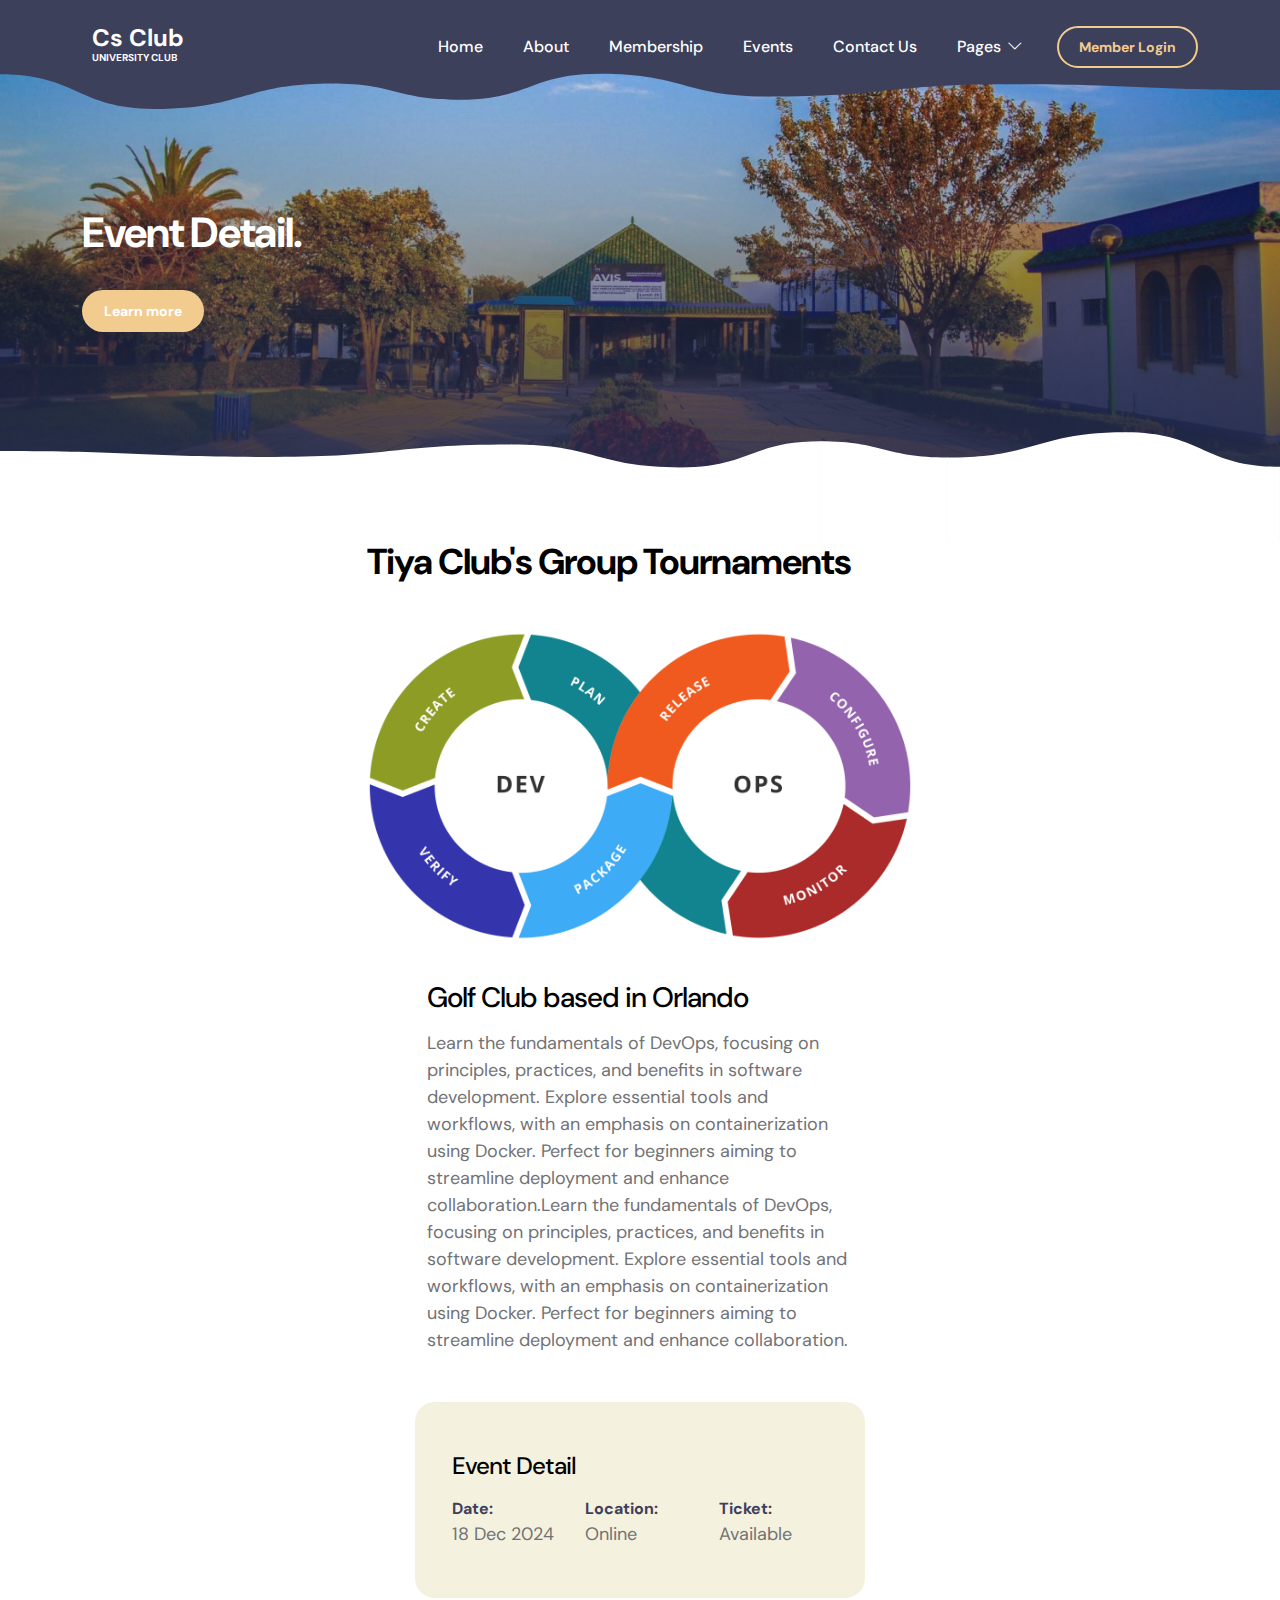
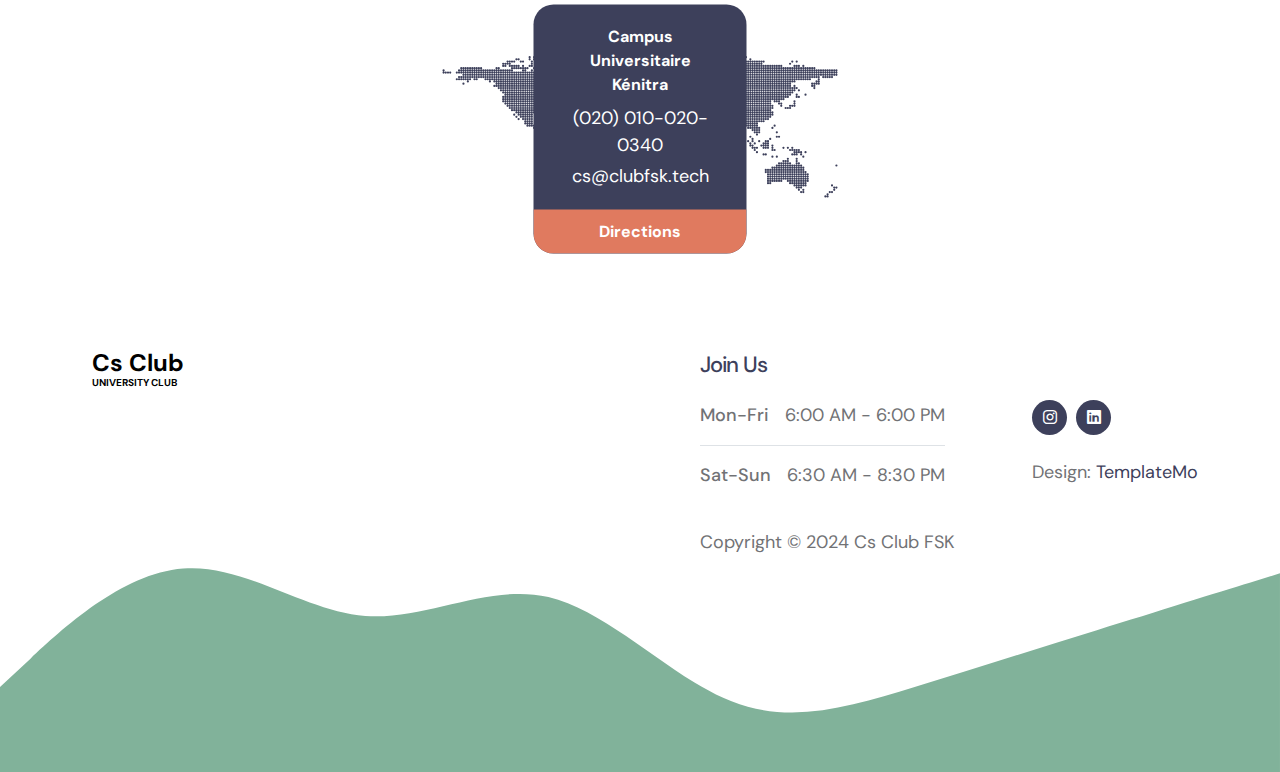
==== commit cd8ebbf2: "update" ====
--- a/event-detail.html
+++ b/event-detail.html
@@ -38,10 +38,10 @@
             <nav class="navbar navbar-expand-lg">                
                 <div class="container">
                     <a class="navbar-brand d-flex align-items-center" href="index.html">
-                        <img src="images/logo.png" class="navbar-brand-image img-fluid" alt="Tiya Golf Club">
+<!--                        <img src="images/logo.png" class="navbar-brand-image img-fluid" alt="Tiya Golf Club">-->
                         <span class="navbar-brand-text">
-                            Tiya
-                            <small>Golf Club</small>
+                            Cs Club
+                            <small>University Club</small>
                         </span>
                     </a>
 
@@ -253,10 +253,10 @@
 
                     <div class="col-lg-6 col-12 me-auto mb-5 mb-lg-0">
                         <a class="navbar-brand d-flex align-items-center" href="index.html">
-                            <img src="images/logo.png" class="navbar-brand-image img-fluid" alt="">
+<!--                            <img src="images/logo.png" class="navbar-brand-image img-fluid" alt="">-->
                             <span class="navbar-brand-text">
-                                Tiya
-                                <small>Golf Club</small>
+                                Cs Club
+                                <small>University Club</small>
                             </span>
                         </a>
                     </div>
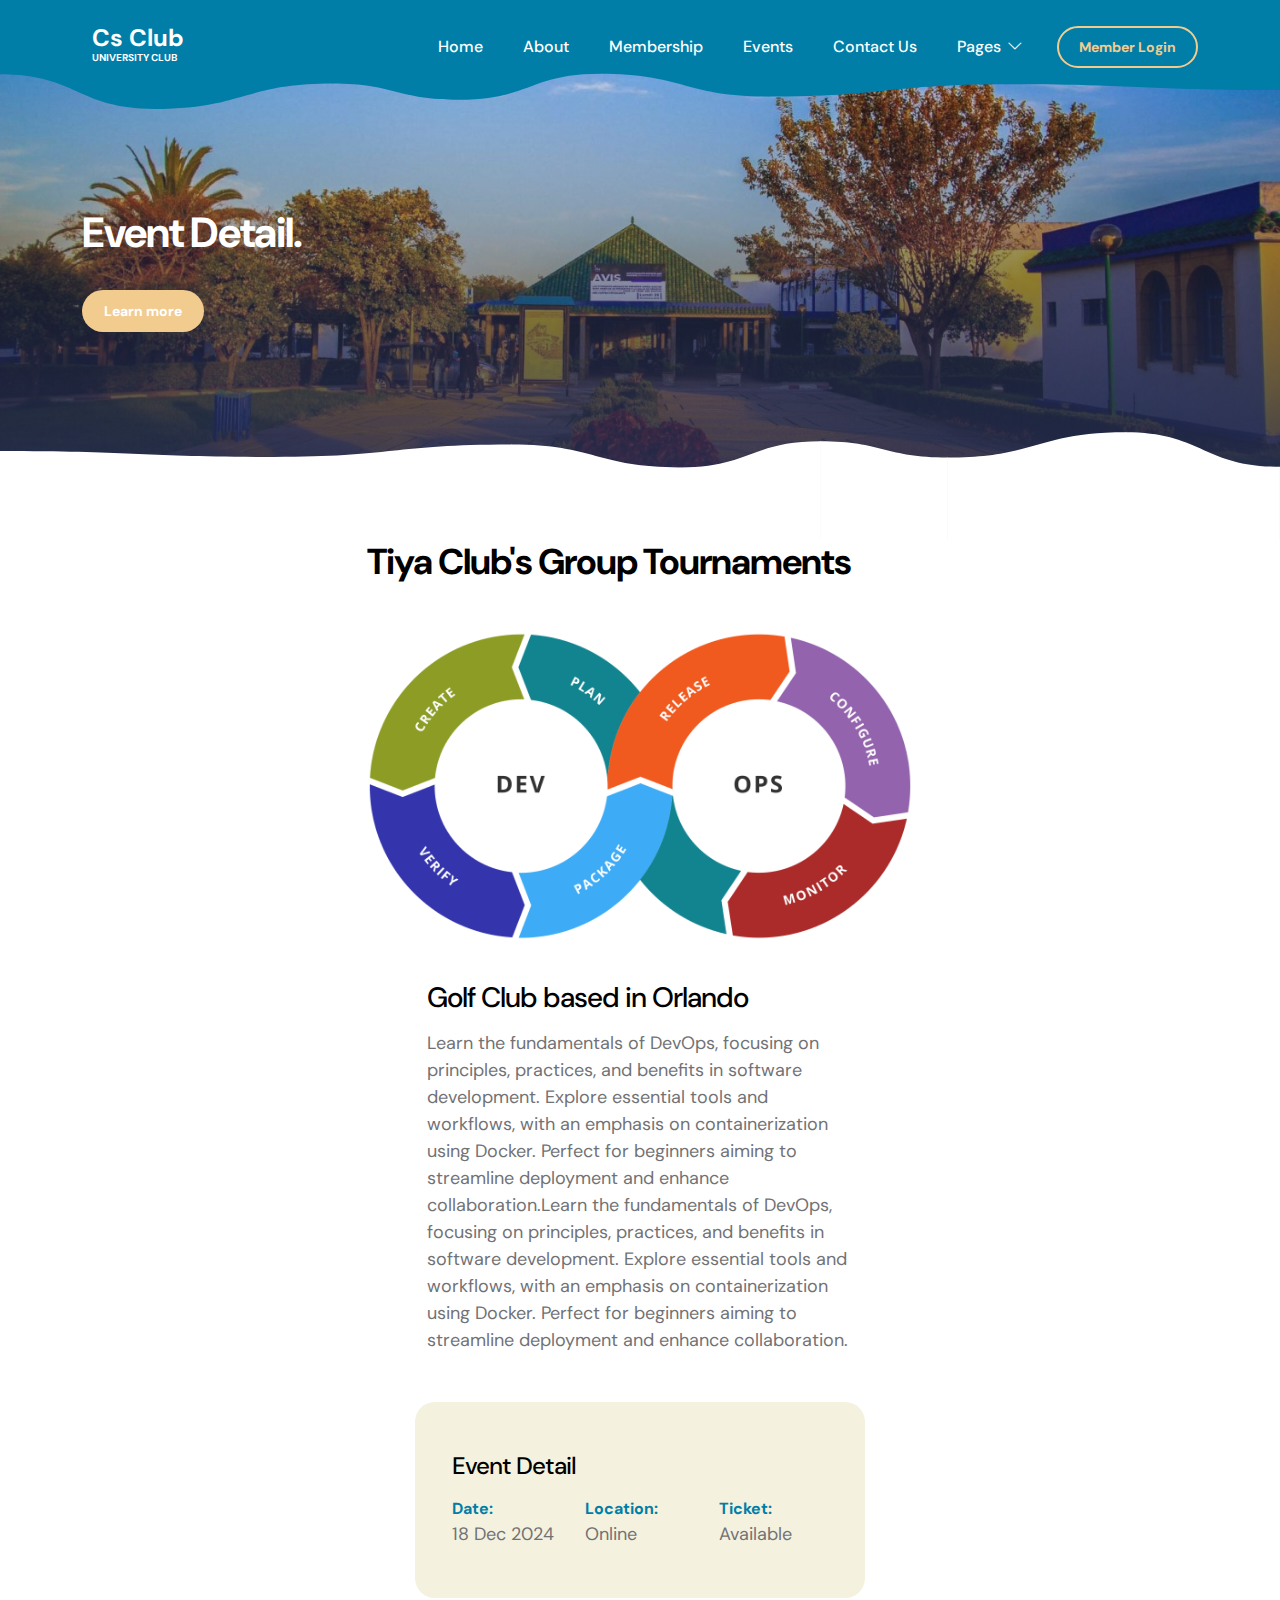
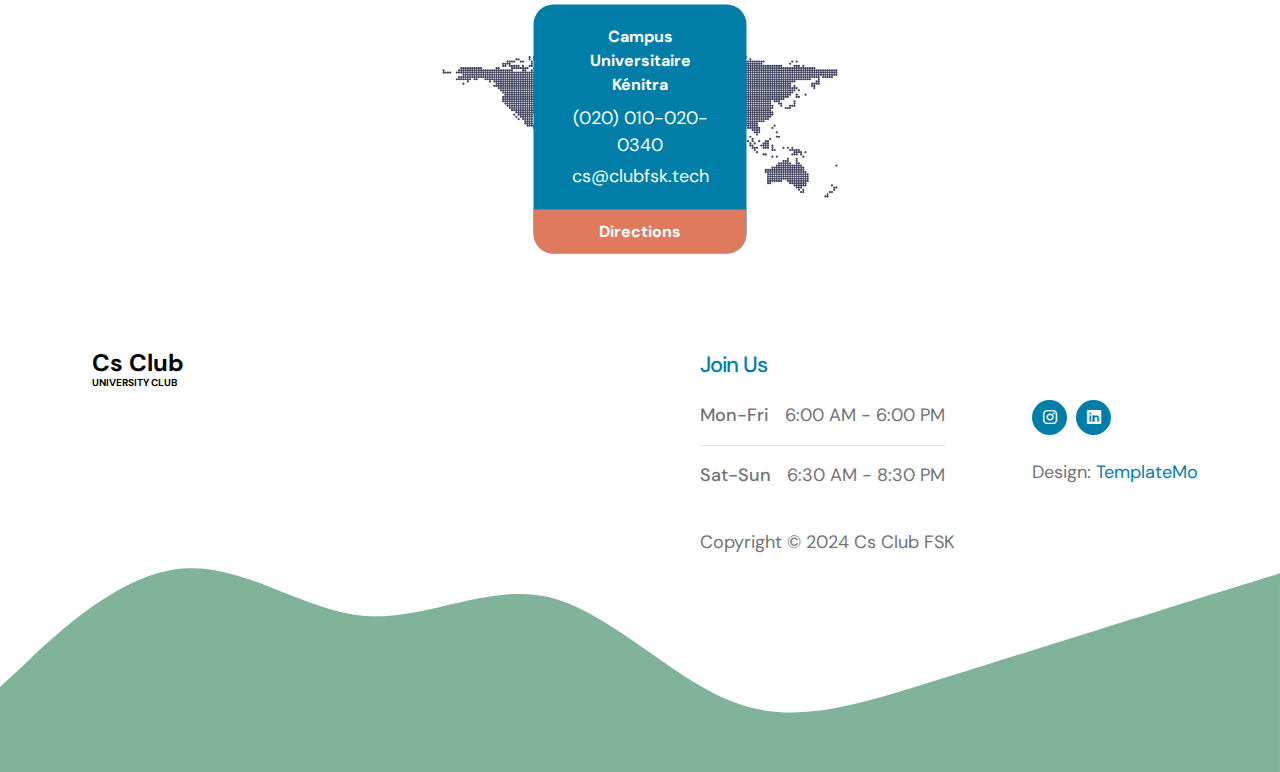
==== commit 9acd6c91: "update colors" ====
--- a/event-detail.html
+++ b/event-detail.html
@@ -145,7 +145,7 @@
                     </div>
                 </div>
 
-                <svg xmlns="http://www.w3.org/2000/svg" viewBox="0 0 1440 320"><path fill="#3D405B" fill-opacity="1" d="M0,224L34.3,192C68.6,160,137,96,206,90.7C274.3,85,343,139,411,144C480,149,549,107,617,122.7C685.7,139,754,213,823,240C891.4,267,960,245,1029,224C1097.1,203,1166,181,1234,160C1302.9,139,1371,117,1406,106.7L1440,96L1440,320L1405.7,320C1371.4,320,1303,320,1234,320C1165.7,320,1097,320,1029,320C960,320,891,320,823,320C754.3,320,686,320,617,320C548.6,320,480,320,411,320C342.9,320,274,320,206,320C137.1,320,69,320,34,320L0,320Z"></path></svg>
+                <svg xmlns="http://www.w3.org/2000/svg" viewBox="0 0 1440 320"><path fill="#007ea7" fill-opacity="1" d="M0,224L34.3,192C68.6,160,137,96,206,90.7C274.3,85,343,139,411,144C480,149,549,107,617,122.7C685.7,139,754,213,823,240C891.4,267,960,245,1029,224C1097.1,203,1166,181,1234,160C1302.9,139,1371,117,1406,106.7L1440,96L1440,320L1405.7,320C1371.4,320,1303,320,1234,320C1165.7,320,1097,320,1029,320C960,320,891,320,823,320C754.3,320,686,320,617,320C548.6,320,480,320,411,320C342.9,320,274,320,206,320C137.1,320,69,320,34,320L0,320Z"></path></svg>
             </div>
             
 
@@ -153,7 +153,7 @@
 
                 <div class="section-overlay"></div>
 
-                <svg viewBox="0 0 1962 178" xmlns="http://www.w3.org/2000/svg" xmlns:xlink="http://www.w3.org/1999/xlink"><path fill="#3D405B" d="M 0 114 C 118.5 114 118.5 167 237 167 L 237 167 L 237 0 L 0 0 Z" stroke-width="0"></path> <path fill="#3D405B" d="M 236 167 C 373 167 373 128 510 128 L 510 128 L 510 0 L 236 0 Z" stroke-width="0"></path> <path fill="#3D405B" d="M 509 128 C 607 128 607 153 705 153 L 705 153 L 705 0 L 509 0 Z" stroke-width="0"></path><path fill="#3D405B" d="M 704 153 C 812 153 812 113 920 113 L 920 113 L 920 0 L 704 0 Z" stroke-width="0"></path><path fill="#3D405B" d="M 919 113 C 1048.5 113 1048.5 148 1178 148 L 1178 148 L 1178 0 L 919 0 Z" stroke-width="0"></path><path fill="#3D405B" d="M 1177 148 C 1359.5 148 1359.5 129 1542 129 L 1542 129 L 1542 0 L 1177 0 Z" stroke-width="0"></path><path fill="#3D405B" d="M 1541 129 C 1751.5 129 1751.5 138 1962 138 L 1962 138 L 1962 0 L 1541 0 Z" stroke-width="0"></path></svg>
+                <svg viewBox="0 0 1962 178" xmlns="http://www.w3.org/2000/svg" xmlns:xlink="http://www.w3.org/1999/xlink"><path fill="#007ea7" d="M 0 114 C 118.5 114 118.5 167 237 167 L 237 167 L 237 0 L 0 0 Z" stroke-width="0"></path> <path fill="#007ea7" d="M 236 167 C 373 167 373 128 510 128 L 510 128 L 510 0 L 236 0 Z" stroke-width="0"></path> <path fill="#007ea7" d="M 509 128 C 607 128 607 153 705 153 L 705 153 L 705 0 L 509 0 Z" stroke-width="0"></path><path fill="#007ea7" d="M 704 153 C 812 153 812 113 920 113 L 920 113 L 920 0 L 704 0 Z" stroke-width="0"></path><path fill="#007ea7" d="M 919 113 C 1048.5 113 1048.5 148 1178 148 L 1178 148 L 1178 0 L 919 0 Z" stroke-width="0"></path><path fill="#007ea7" d="M 1177 148 C 1359.5 148 1359.5 129 1542 129 L 1542 129 L 1542 0 L 1177 0 Z" stroke-width="0"></path><path fill="#007ea7" d="M 1541 129 C 1751.5 129 1751.5 138 1962 138 L 1962 138 L 1962 0 L 1541 0 Z" stroke-width="0"></path></svg>
 
                 <div class="container">
                     <div class="row">
--- a/css/templatemo-tiya-golf-club.css
+++ b/css/templatemo-tiya-golf-club.css
@@ -13,7 +13,7 @@
 :root {
   --white-color:                  #ffffff;
   --primary-color:                #81B29A;
-  --secondary-color:              #3D405B;
+  --secondary-color:              #007ea7;
   --section-bg-color:             #F4F1DE;
   --custom-btn-bg-color:          #F2CC8F;
   --custom-btn-bg-hover-color:    #E07A5F;
@@ -438,7 +438,7 @@
 }
 
 .sticky-wrapper.is-sticky .navbar {
-  background-color: rgb(61 64 91);
+  background-color: #007ea7;
 }
 
 .navbar {
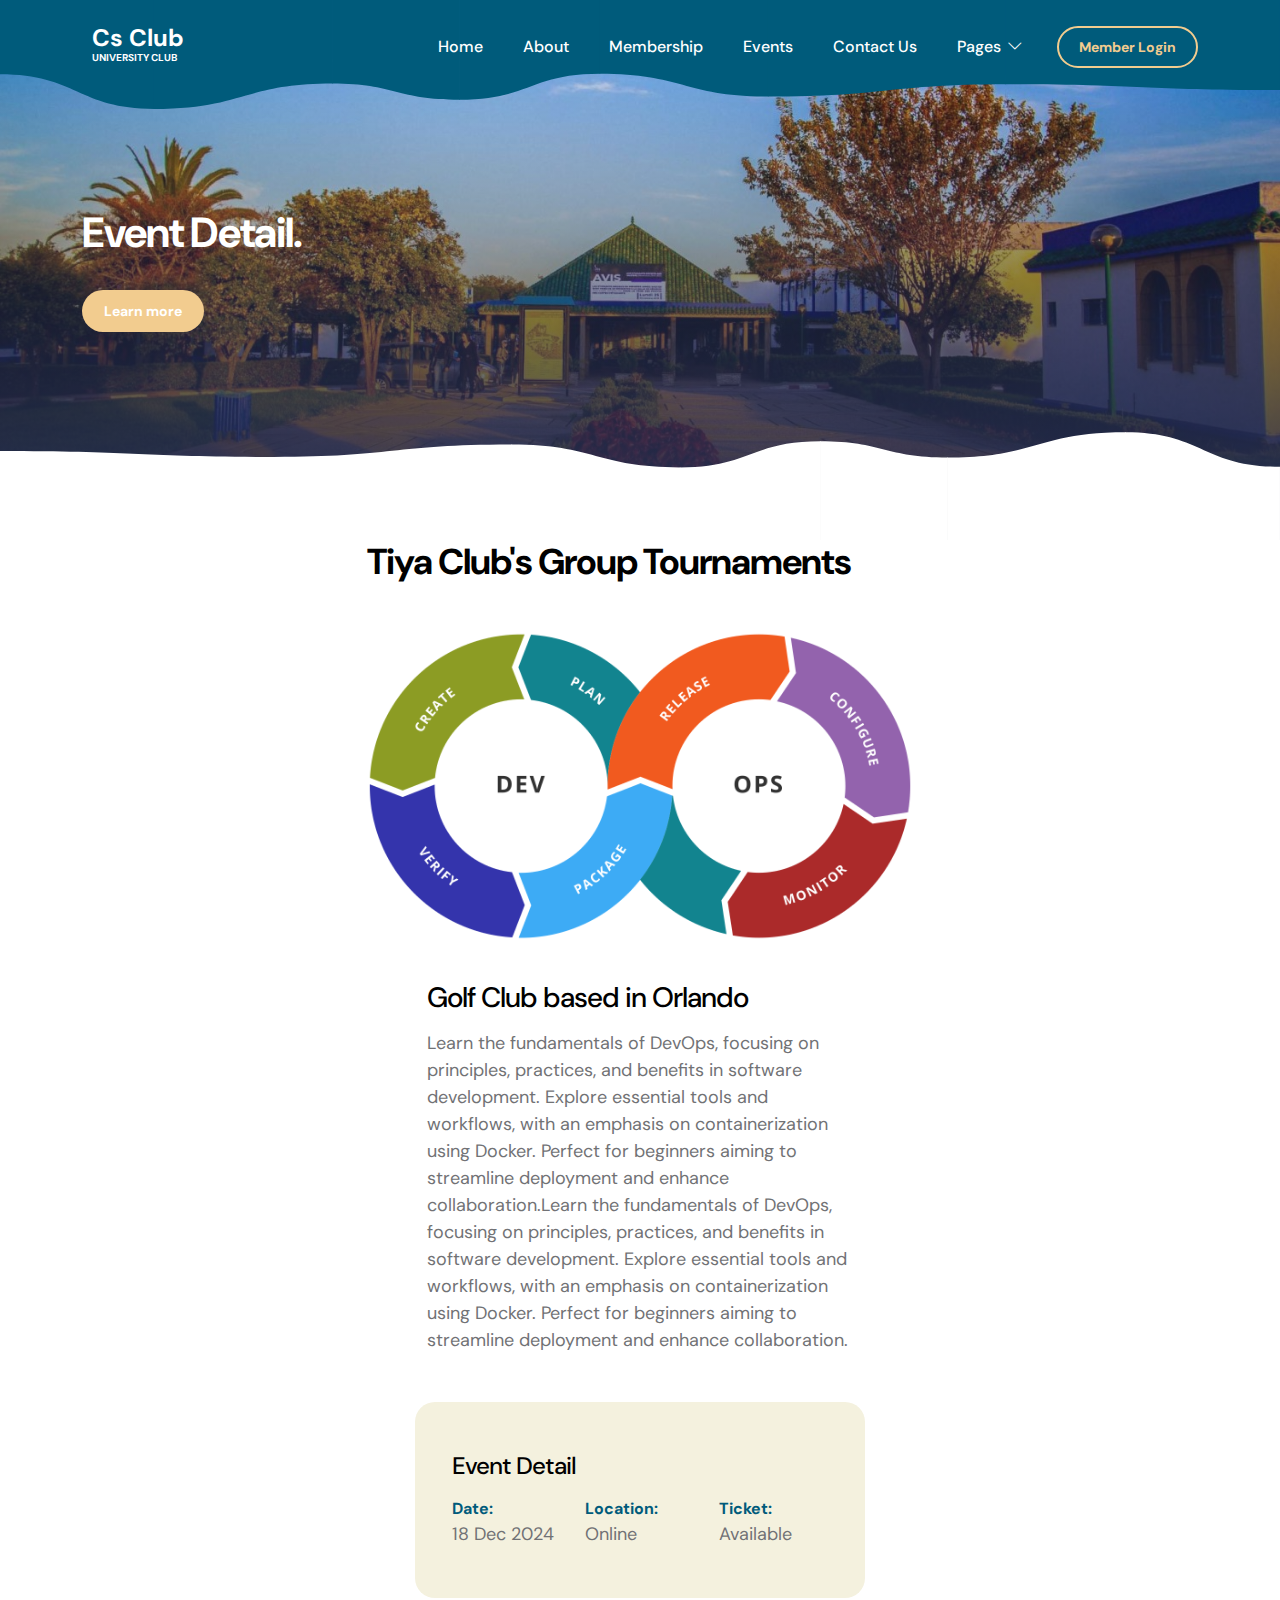
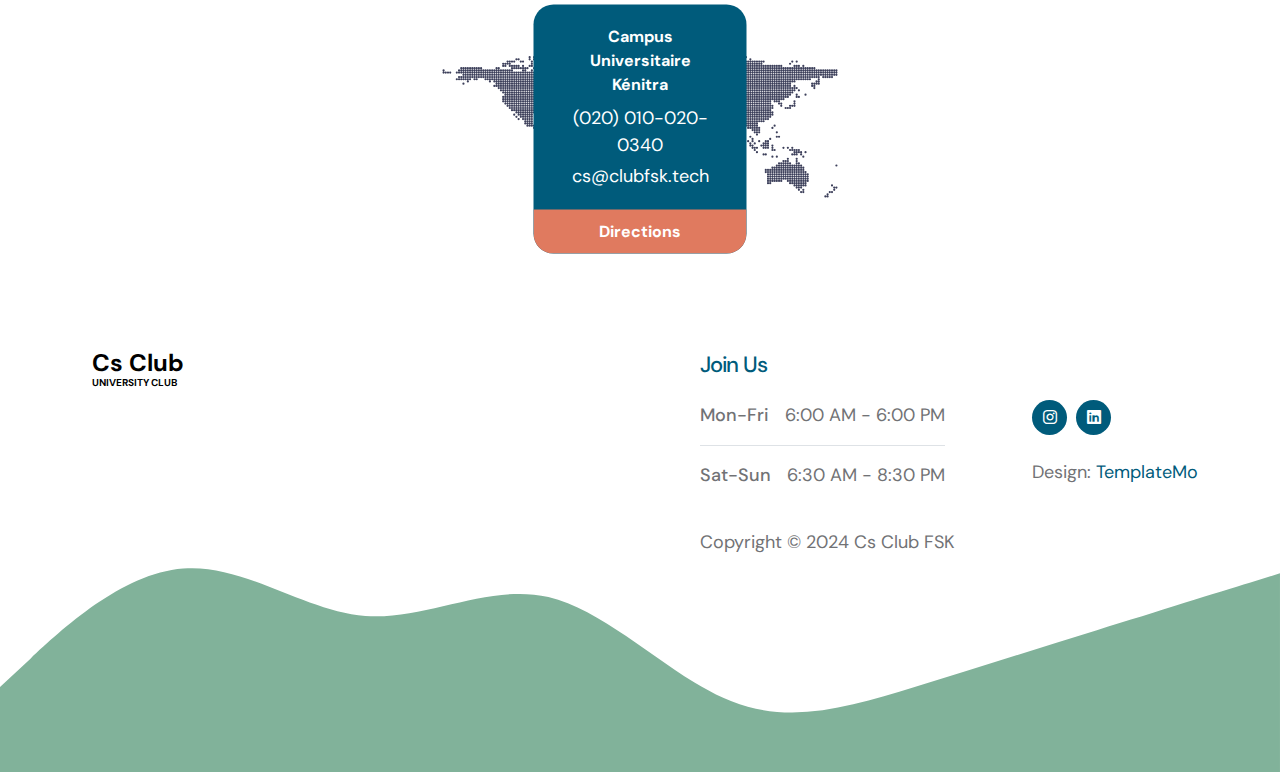
==== commit f7faa0e5: "update colors" ====
--- a/event-detail.html
+++ b/event-detail.html
@@ -145,7 +145,7 @@
                     </div>
                 </div>
 
-                <svg xmlns="http://www.w3.org/2000/svg" viewBox="0 0 1440 320"><path fill="#007ea7" fill-opacity="1" d="M0,224L34.3,192C68.6,160,137,96,206,90.7C274.3,85,343,139,411,144C480,149,549,107,617,122.7C685.7,139,754,213,823,240C891.4,267,960,245,1029,224C1097.1,203,1166,181,1234,160C1302.9,139,1371,117,1406,106.7L1440,96L1440,320L1405.7,320C1371.4,320,1303,320,1234,320C1165.7,320,1097,320,1029,320C960,320,891,320,823,320C754.3,320,686,320,617,320C548.6,320,480,320,411,320C342.9,320,274,320,206,320C137.1,320,69,320,34,320L0,320Z"></path></svg>
+                <svg xmlns="http://www.w3.org/2000/svg" viewBox="0 0 1440 320"><path fill="#005B7B" fill-opacity="1" d="M0,224L34.3,192C68.6,160,137,96,206,90.7C274.3,85,343,139,411,144C480,149,549,107,617,122.7C685.7,139,754,213,823,240C891.4,267,960,245,1029,224C1097.1,203,1166,181,1234,160C1302.9,139,1371,117,1406,106.7L1440,96L1440,320L1405.7,320C1371.4,320,1303,320,1234,320C1165.7,320,1097,320,1029,320C960,320,891,320,823,320C754.3,320,686,320,617,320C548.6,320,480,320,411,320C342.9,320,274,320,206,320C137.1,320,69,320,34,320L0,320Z"></path></svg>
             </div>
             
 
@@ -153,7 +153,7 @@
 
                 <div class="section-overlay"></div>
 
-                <svg viewBox="0 0 1962 178" xmlns="http://www.w3.org/2000/svg" xmlns:xlink="http://www.w3.org/1999/xlink"><path fill="#007ea7" d="M 0 114 C 118.5 114 118.5 167 237 167 L 237 167 L 237 0 L 0 0 Z" stroke-width="0"></path> <path fill="#007ea7" d="M 236 167 C 373 167 373 128 510 128 L 510 128 L 510 0 L 236 0 Z" stroke-width="0"></path> <path fill="#007ea7" d="M 509 128 C 607 128 607 153 705 153 L 705 153 L 705 0 L 509 0 Z" stroke-width="0"></path><path fill="#007ea7" d="M 704 153 C 812 153 812 113 920 113 L 920 113 L 920 0 L 704 0 Z" stroke-width="0"></path><path fill="#007ea7" d="M 919 113 C 1048.5 113 1048.5 148 1178 148 L 1178 148 L 1178 0 L 919 0 Z" stroke-width="0"></path><path fill="#007ea7" d="M 1177 148 C 1359.5 148 1359.5 129 1542 129 L 1542 129 L 1542 0 L 1177 0 Z" stroke-width="0"></path><path fill="#007ea7" d="M 1541 129 C 1751.5 129 1751.5 138 1962 138 L 1962 138 L 1962 0 L 1541 0 Z" stroke-width="0"></path></svg>
+                <svg viewBox="0 0 1962 178" xmlns="http://www.w3.org/2000/svg" xmlns:xlink="http://www.w3.org/1999/xlink"><path fill="#005B7B" d="M 0 114 C 118.5 114 118.5 167 237 167 L 237 167 L 237 0 L 0 0 Z" stroke-width="0"></path> <path fill="#005B7B" d="M 236 167 C 373 167 373 128 510 128 L 510 128 L 510 0 L 236 0 Z" stroke-width="0"></path> <path fill="#005B7B" d="M 509 128 C 607 128 607 153 705 153 L 705 153 L 705 0 L 509 0 Z" stroke-width="0"></path><path fill="#005B7B" d="M 704 153 C 812 153 812 113 920 113 L 920 113 L 920 0 L 704 0 Z" stroke-width="0"></path><path fill="#005B7B" d="M 919 113 C 1048.5 113 1048.5 148 1178 148 L 1178 148 L 1178 0 L 919 0 Z" stroke-width="0"></path><path fill="#005B7B" d="M 1177 148 C 1359.5 148 1359.5 129 1542 129 L 1542 129 L 1542 0 L 1177 0 Z" stroke-width="0"></path><path fill="#005B7B" d="M 1541 129 C 1751.5 129 1751.5 138 1962 138 L 1962 138 L 1962 0 L 1541 0 Z" stroke-width="0"></path></svg>
 
                 <div class="container">
                     <div class="row">
--- a/css/templatemo-tiya-golf-club.css
+++ b/css/templatemo-tiya-golf-club.css
@@ -13,7 +13,7 @@
 :root {
   --white-color:                  #ffffff;
   --primary-color:                #81B29A;
-  --secondary-color:              #007ea7;
+  --secondary-color:              #005B7B;
   --section-bg-color:             #F4F1DE;
   --custom-btn-bg-color:          #F2CC8F;
   --custom-btn-bg-hover-color:    #E07A5F;
@@ -438,7 +438,7 @@
 }
 
 .sticky-wrapper.is-sticky .navbar {
-  background-color: #007ea7;
+  background-color: #005B7B;
 }
 
 .navbar {
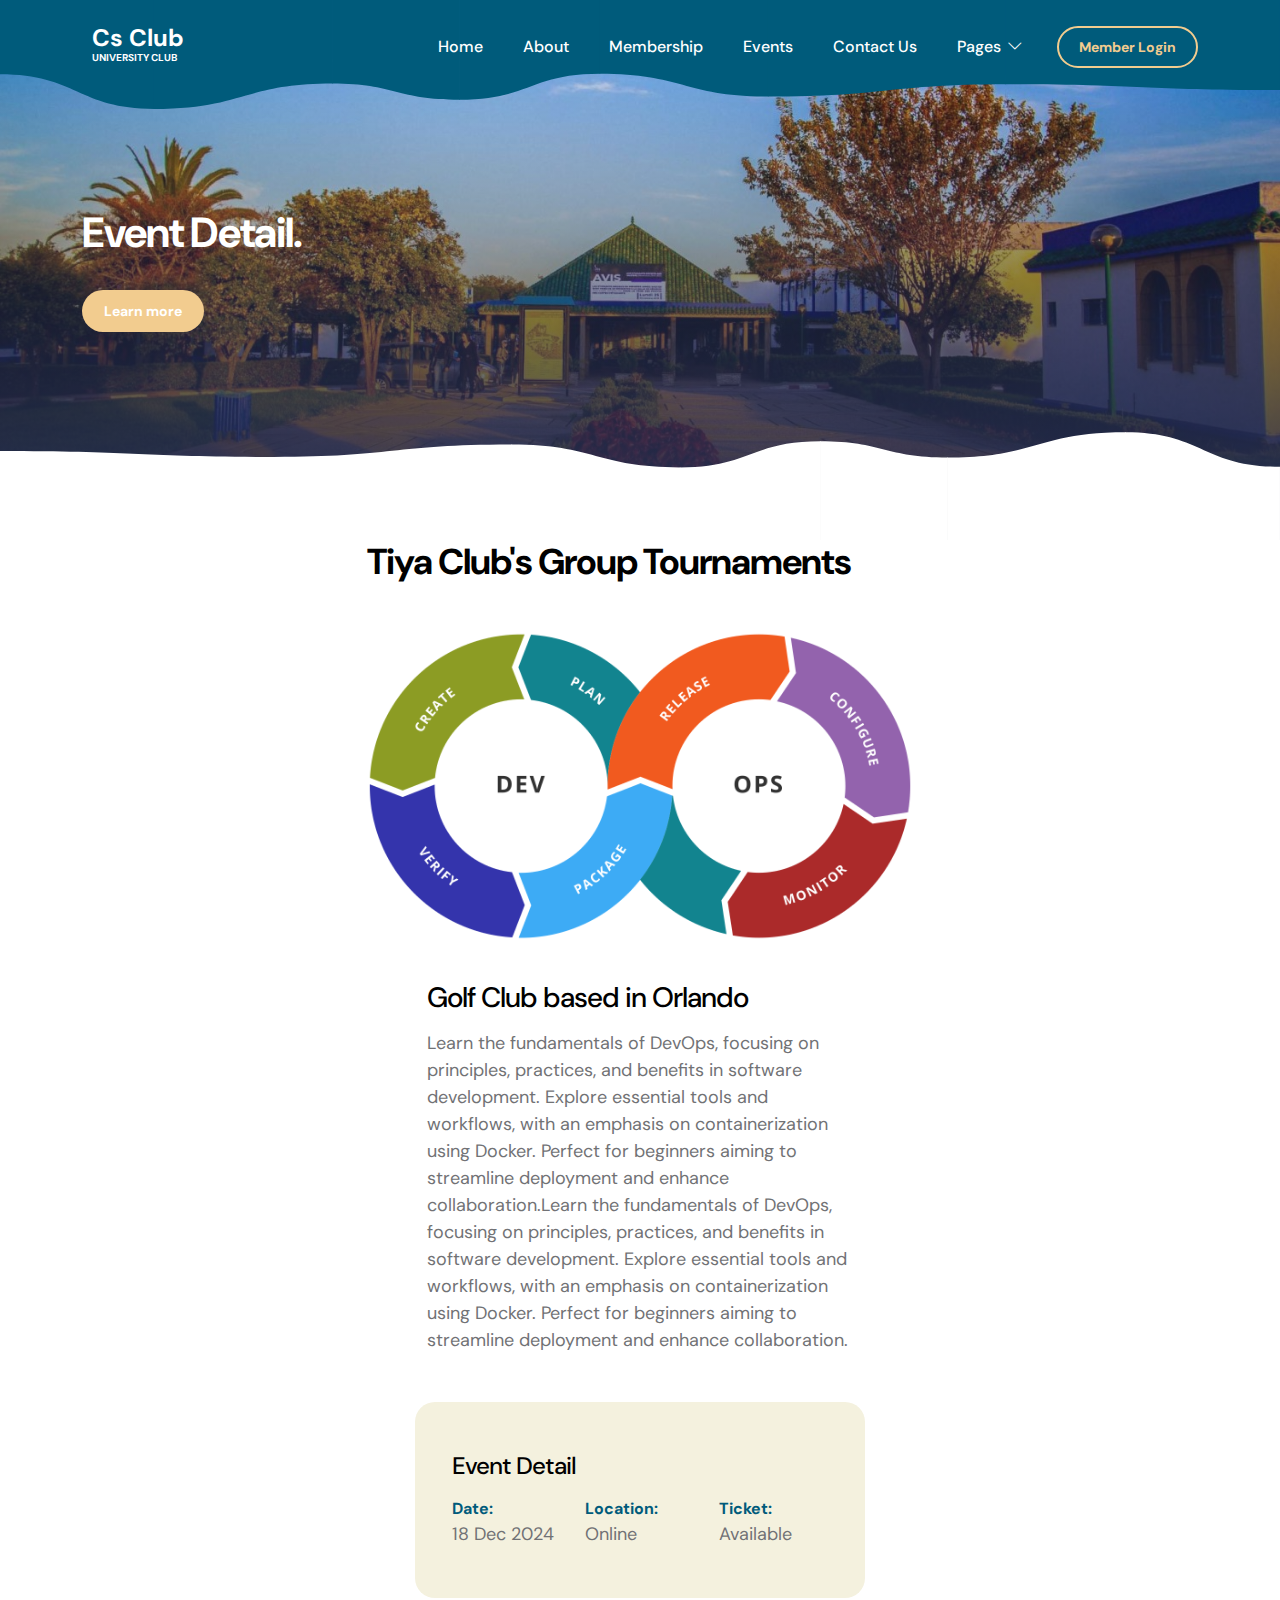
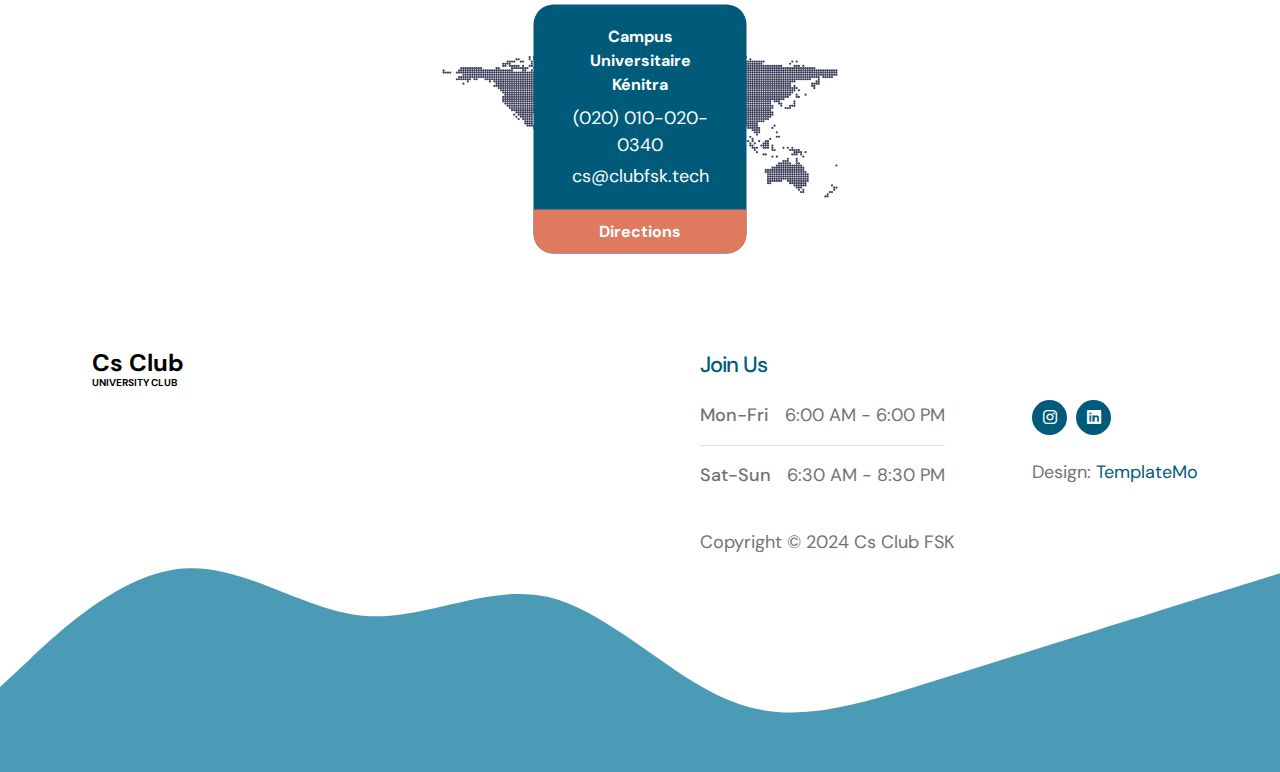
==== commit fd052769: "update colors" ====
--- a/event-detail.html
+++ b/event-detail.html
@@ -294,7 +294,7 @@
                 </div>
             </div>
 
-            <svg xmlns="http://www.w3.org/2000/svg" viewBox="0 0 1440 320"><path fill="#81B29A" fill-opacity="1" d="M0,224L34.3,192C68.6,160,137,96,206,90.7C274.3,85,343,139,411,144C480,149,549,107,617,122.7C685.7,139,754,213,823,240C891.4,267,960,245,1029,224C1097.1,203,1166,181,1234,160C1302.9,139,1371,117,1406,106.7L1440,96L1440,320L1405.7,320C1371.4,320,1303,320,1234,320C1165.7,320,1097,320,1029,320C960,320,891,320,823,320C754.3,320,686,320,617,320C548.6,320,480,320,411,320C342.9,320,274,320,206,320C137.1,320,69,320,34,320L0,320Z"></path></svg>
+            <svg xmlns="http://www.w3.org/2000/svg" viewBox="0 0 1440 320"><path fill="#007097" fill-opacity="0.7" d="M0,224L34.3,192C68.6,160,137,96,206,90.7C274.3,85,343,139,411,144C480,149,549,107,617,122.7C685.7,139,754,213,823,240C891.4,267,960,245,1029,224C1097.1,203,1166,181,1234,160C1302.9,139,1371,117,1406,106.7L1440,96L1440,320L1405.7,320C1371.4,320,1303,320,1234,320C1165.7,320,1097,320,1029,320C960,320,891,320,823,320C754.3,320,686,320,617,320C548.6,320,480,320,411,320C342.9,320,274,320,206,320C137.1,320,69,320,34,320L0,320Z"></path></svg>
         </footer>
 
 
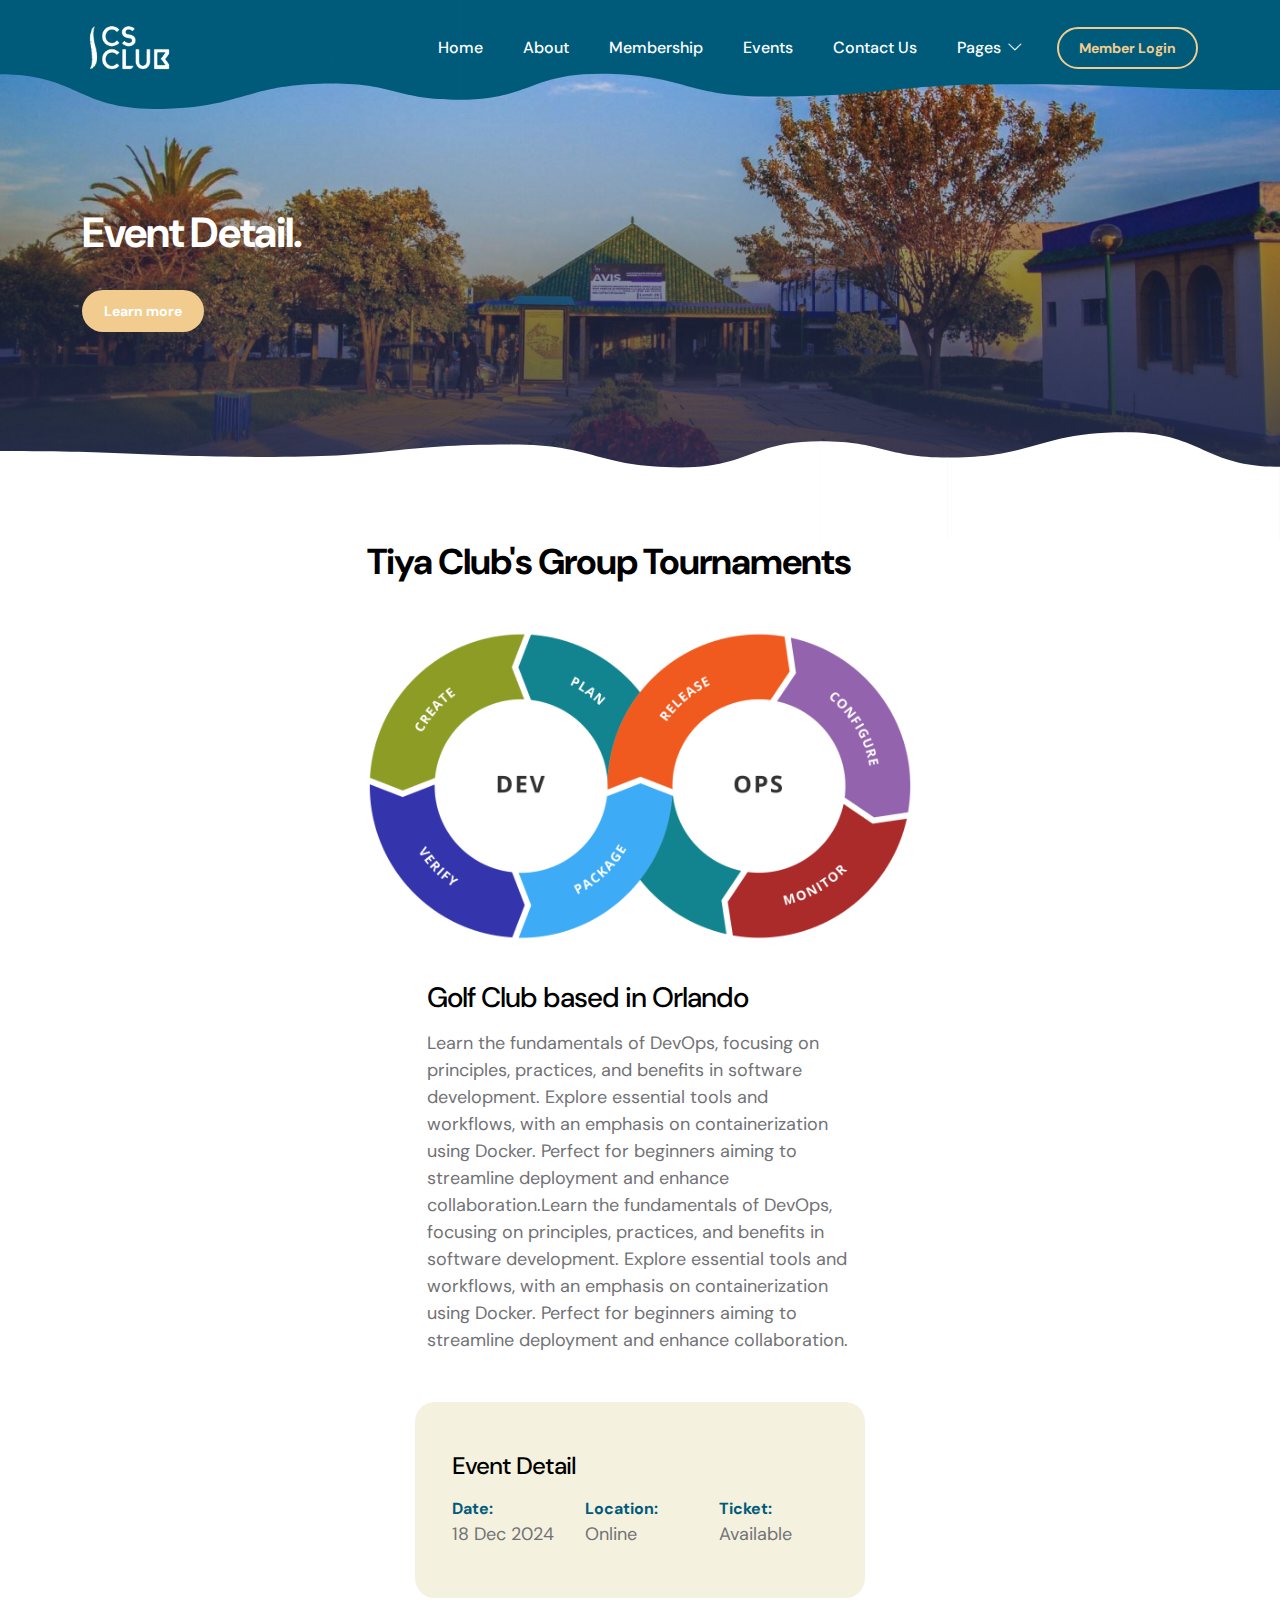
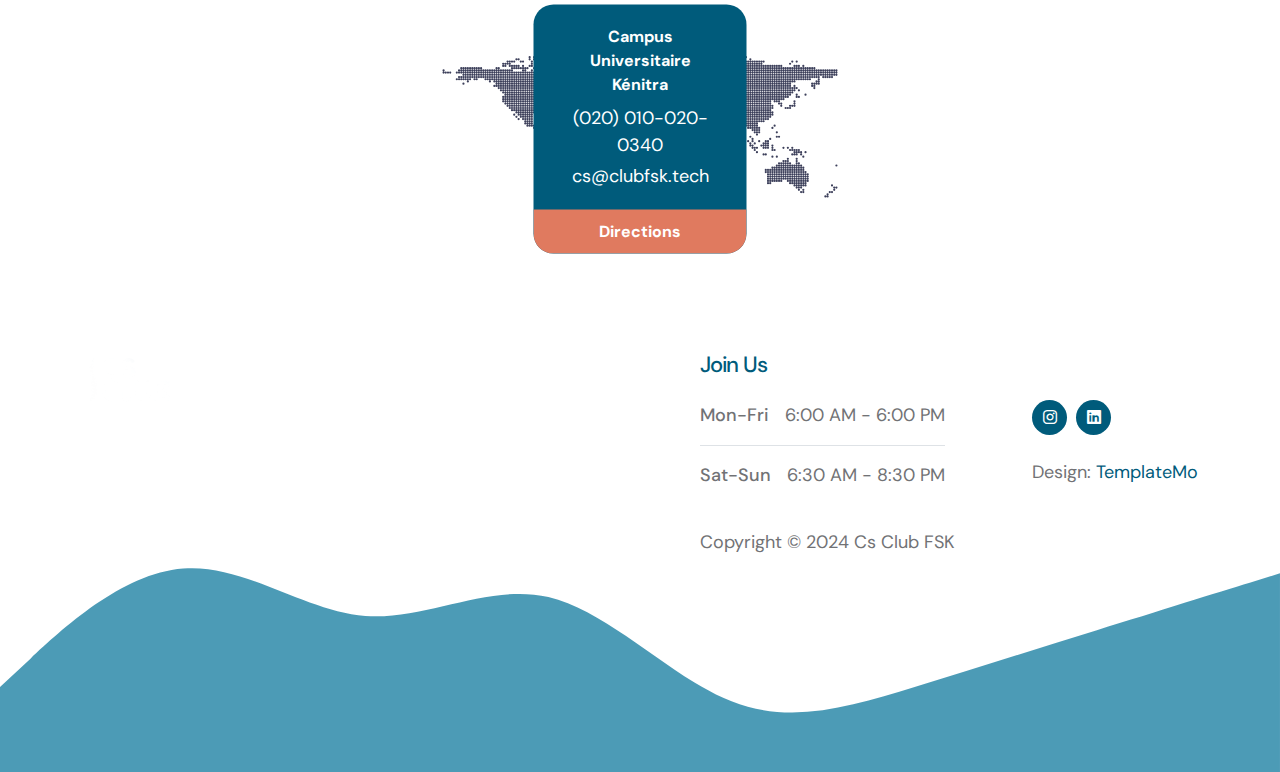
==== commit 689b2ce6: "update" ====
--- a/event-detail.html
+++ b/event-detail.html
@@ -38,11 +38,11 @@
             <nav class="navbar navbar-expand-lg">                
                 <div class="container">
                     <a class="navbar-brand d-flex align-items-center" href="index.html">
-<!--                        <img src="images/logo.png" class="navbar-brand-image img-fluid" alt="Tiya Golf Club">-->
-                        <span class="navbar-brand-text">
-                            Cs Club
-                            <small>University Club</small>
-                        </span>
+                        <img src="images/logo.png" class="navbar-brand-image" alt="Cs Club">
+<!--                        <span class="navbar-brand-text">-->
+<!--                            Cs Club-->
+<!--                            <small>University Club</small>-->
+<!--                        </span>-->
                     </a>
 
                     <div class="d-lg-none ms-auto me-3">
@@ -253,11 +253,11 @@
 
                     <div class="col-lg-6 col-12 me-auto mb-5 mb-lg-0">
                         <a class="navbar-brand d-flex align-items-center" href="index.html">
-<!--                            <img src="images/logo.png" class="navbar-brand-image img-fluid" alt="">-->
-                            <span class="navbar-brand-text">
-                                Cs Club
-                                <small>University Club</small>
-                            </span>
+                            <img src="images/logo.png" class="navbar-brand-image " alt="">
+<!--                            <span class="navbar-brand-text">-->
+<!--                                Cs Club-->
+<!--                                <small>University Club</small>-->
+<!--                            </span>-->
                         </a>
                     </div>
 
--- a/css/templatemo-tiya-golf-club.css
+++ b/css/templatemo-tiya-golf-club.css
@@ -467,8 +467,8 @@
 }
 
 .navbar-brand-image {
-  width: 48px;
-  height: 48px;
+  width: 100px;
+  height: 56px;
 }
 
 .navbar-brand-text {
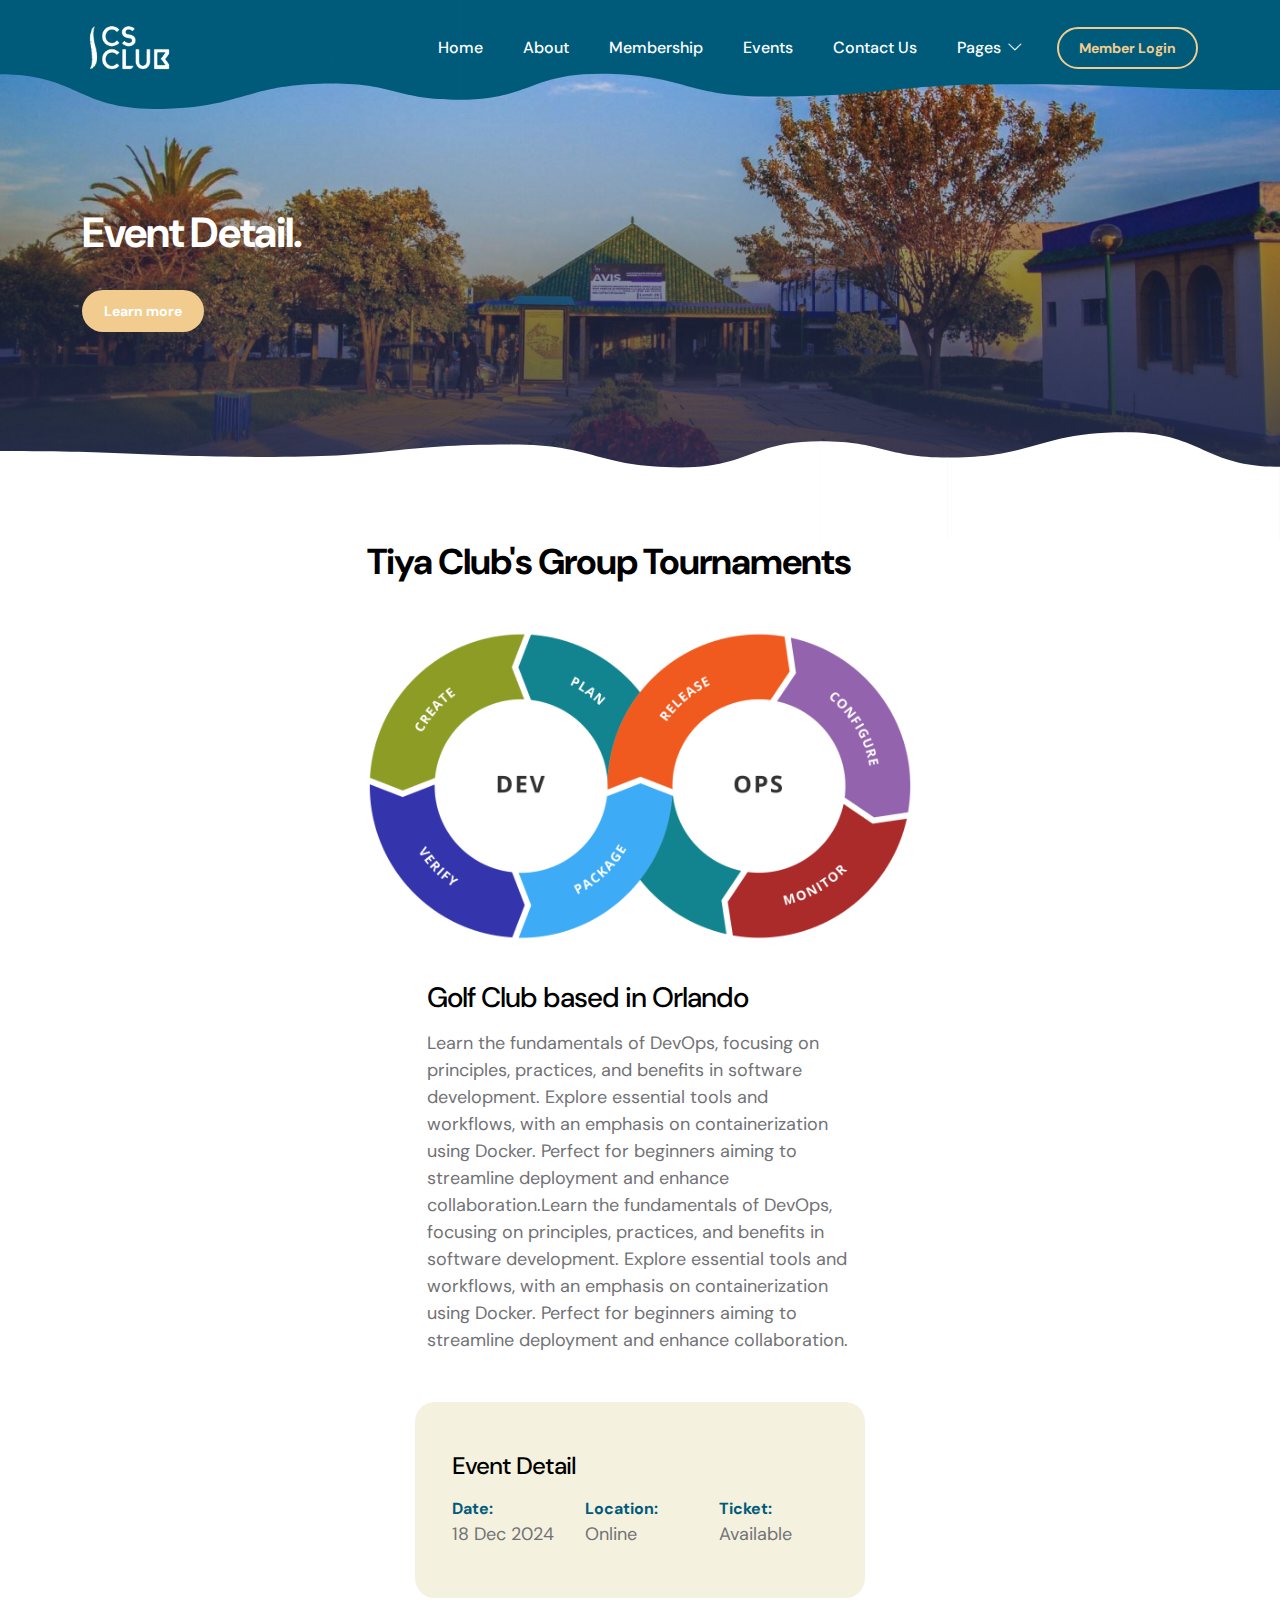
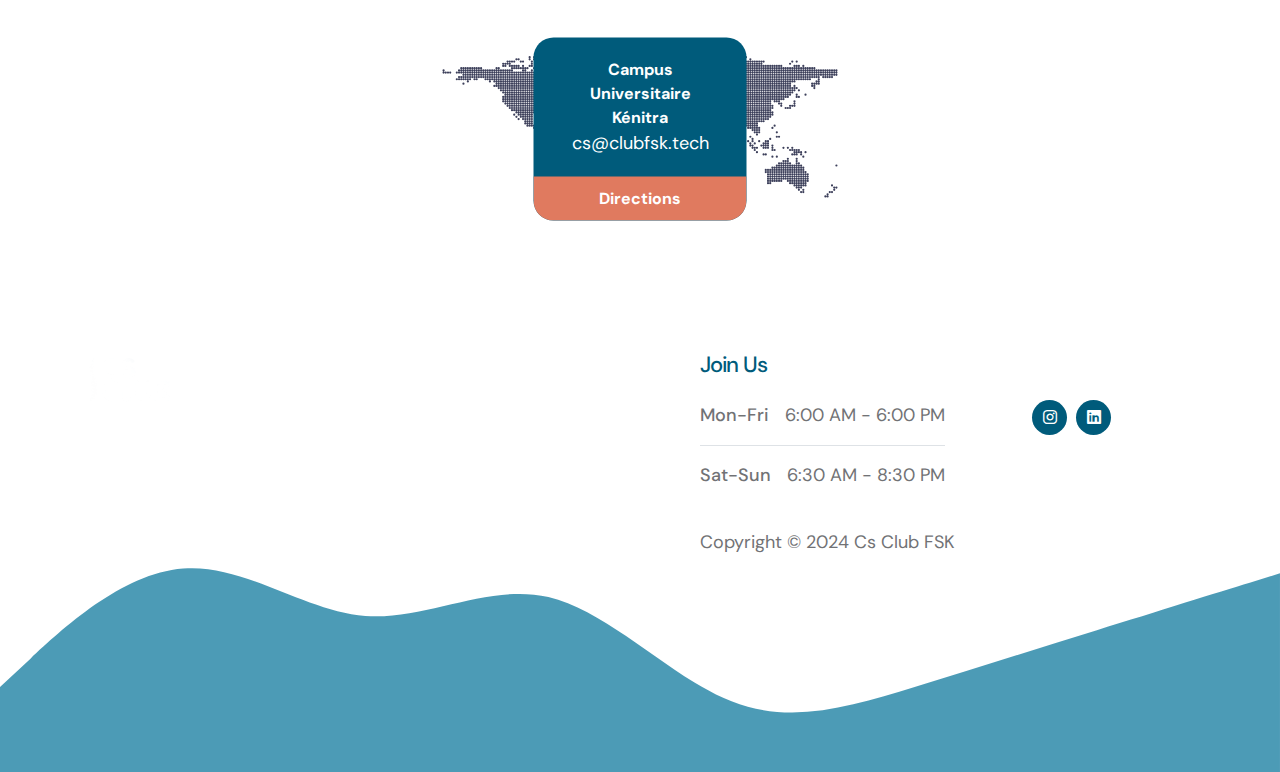
==== commit de5e4314: "update" ====
--- a/event-detail.html
+++ b/event-detail.html
@@ -138,8 +138,8 @@
                         <p>
                             <strong class="text-white me-3">Any Questions?</strong>
 
-                            <a href="tel: 010-020-0340" class="contact-link">
-                            	010-020-0340
+                            <a href="mailto:cs@clubfsk.tech" class="contact-link">
+                                cs@clubfsk.tech
                             </a>
                         </p>
                     </div>
@@ -218,12 +218,12 @@
                                             <strong>Campus Universitaire
                                                 Kénitra</strong>
 
-                                            <p class="mt-2 mb-1">
-                                                <a href="tel: 010-020-0340" class="contact-link">
-                                                    (020) 
-                                                    010-020-0340
-                                                </a>
-                                            </p>
+<!--                                            <p class="mt-2 mb-1">-->
+<!--                                                <a href="tel: 010-020-0340" class="contact-link">-->
+<!--                                                    (020) -->
+<!--                                                    010-020-0340-->
+<!--                                                </a>-->
+<!--                                            </p>-->
 
                                             <p class="mb-0">
                                                 <a href="mailto:cs@clubfsk.tech" class="contact-link">
@@ -288,7 +288,6 @@
                                 </li>
                             </ul>
 
-                            <p class="copyright-text">Design: <a rel="nofollow" href="https://templatemo.com" target="_blank">TemplateMo</a></p>
                         </div>
 
                 </div>
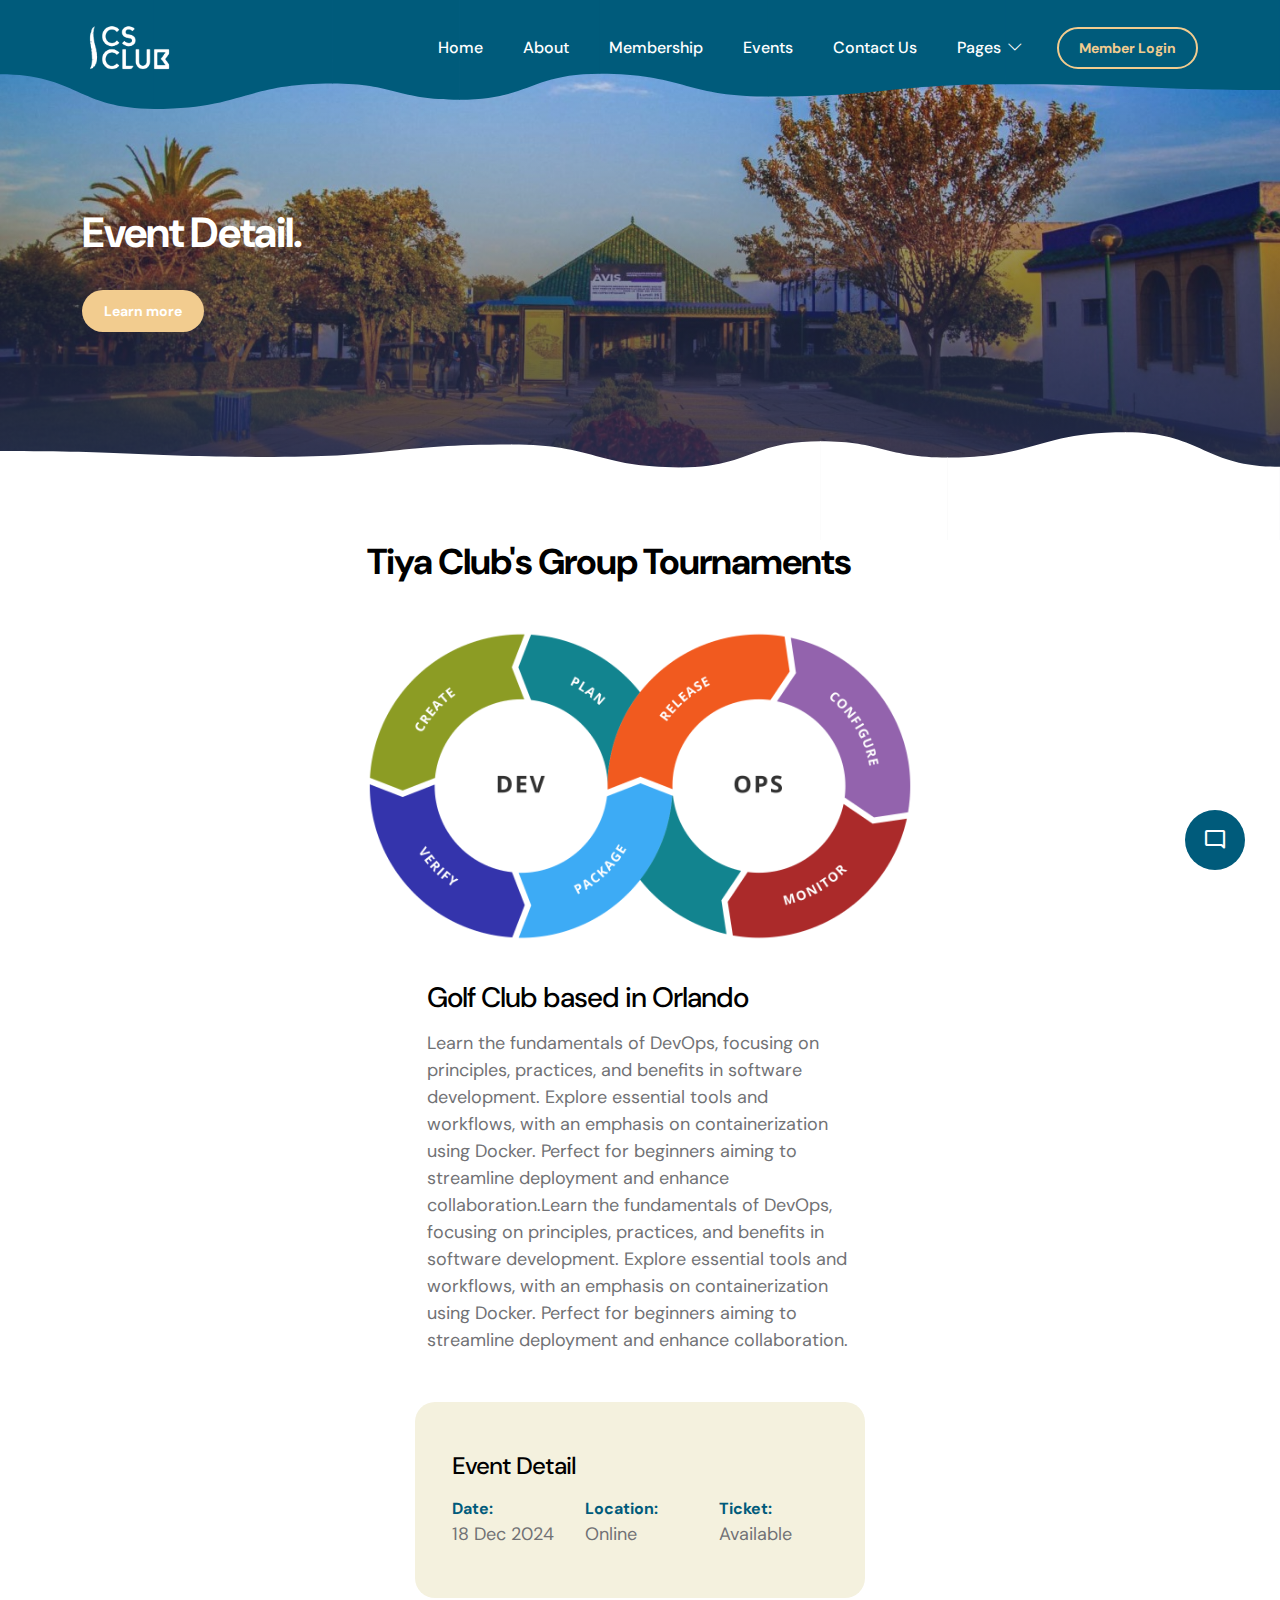
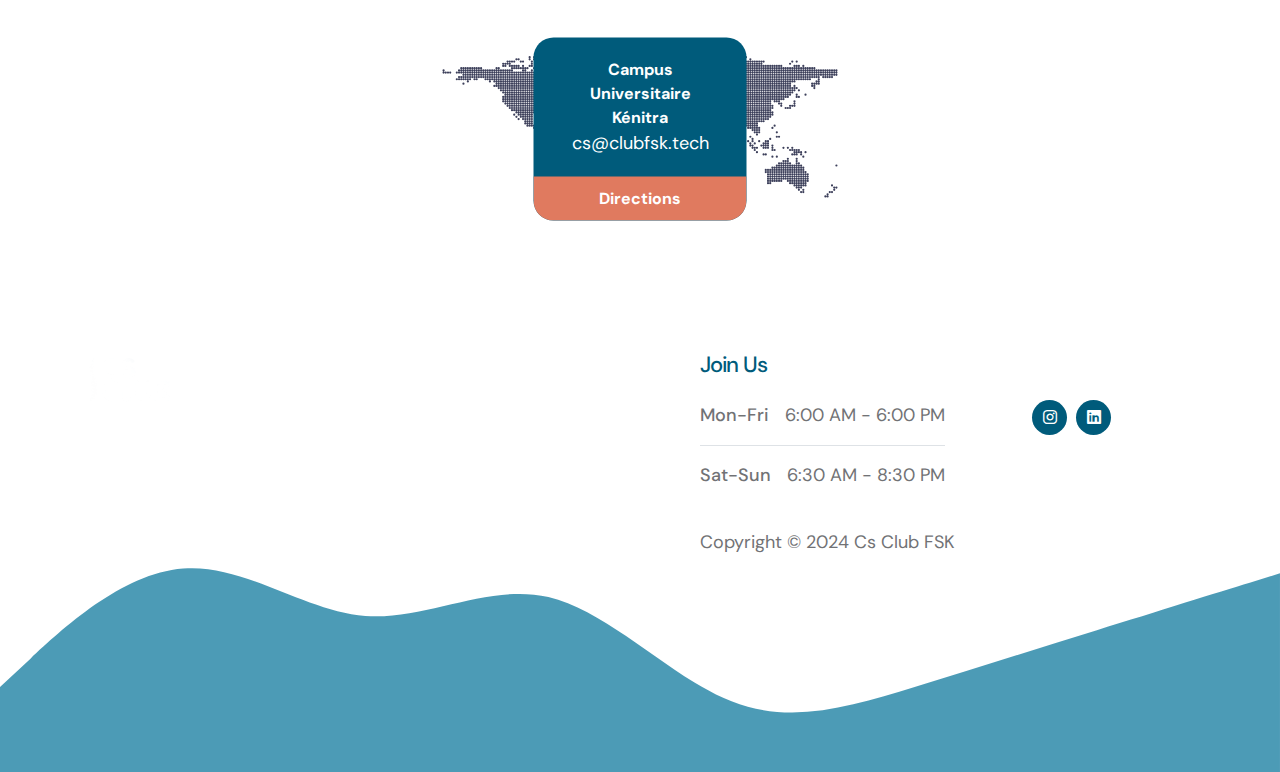
==== commit a15411ea: "add chat bot" ====
--- a/event-detail.html
+++ b/event-detail.html
@@ -21,14 +21,14 @@
         <link href="css/bootstrap-icons.css" rel="stylesheet">
 
         <link href="css/templatemo-tiya-golf-club.css" rel="stylesheet">
-        
-<!--
-
-TemplateMo 587 Tiya Golf Club
-
-https://templatemo.com/tm-587-tiya-golf-club
-
--->
+
+
+        <link rel="stylesheet" href="style.css">
+        <meta name="viewport" content="width=device-width, initial-scale=1.0">
+        <!-- Google Fonts Link For Icons -->
+        <link rel="stylesheet" href="https://fonts.googleapis.com/css2?family=Material+Symbols+Outlined:opsz,wght,FILL,GRAD@48,400,0,0" />
+        <link rel="stylesheet" href="https://fonts.googleapis.com/css2?family=Material+Symbols+Rounded:opsz,wght,FILL,GRAD@48,400,1,0" />
+        <script src="script.js" defer></script>
     </head>
     
     <body>
@@ -297,6 +297,27 @@
         </footer>
 
 
+
+        <button class="chatbot-toggler">
+            <span class="material-symbols-rounded">mode_comment</span>
+            <span class="material-symbols-outlined">close</span>
+        </button>
+        <div class="chatbot">
+            <header>
+                <h2>Cs Club</h2>
+                <span class="close-btn material-symbols-outlined">close</span>
+            </header>
+            <ul class="chatbox">
+                <li class="chat incoming">
+                    <span class="material-symbols-outlined">smart_toy</span>
+                    <p>Hi there <br>How can I help you today?</p>
+                </li>
+            </ul>
+            <div class="chat-input">
+                <textarea placeholder="Enter a message..." spellcheck="false" required></textarea>
+                <span id="send-btn" class="material-symbols-rounded">send</span>
+            </div>
+        </div>
         <!-- JAVASCRIPT FILES -->
         <script src="js/jquery.min.js"></script>
         <script src="js/bootstrap.bundle.min.js"></script>
--- a/style.css
+++ b/style.css
@@ -0,0 +1,189 @@
+/* Import Google font - Poppins */
+@import url('https://fonts.googleapis.com/css2?family=Poppins:wght@400;500;600&display=swap');
+
+.chatbot-toggler {
+    position: fixed;
+    bottom: 30px;
+    right: 35px;
+    outline: none;
+    border: none;
+    height: 60px;
+    width: 60px;
+    display: flex;
+    cursor: pointer;
+    align-items: center;
+    justify-content: center;
+    border-radius: 50%;
+    background: #005B7B;
+    transition: all 0.2s ease;
+    z-index: 10000;
+}
+body.show-chatbot .chatbot-toggler {
+    transform: rotate(90deg);
+}
+.chatbot-toggler span {
+    color: #fff;
+    position: absolute;
+}
+.chatbot-toggler span:last-child,
+body.show-chatbot .chatbot-toggler span:first-child  {
+    opacity: 0;
+}
+body.show-chatbot .chatbot-toggler span:last-child {
+    opacity: 1;
+}
+.chatbot {
+    position: fixed;
+    right: 40px;
+    bottom: 100px;
+    width: 420px;
+    background: #fff;
+    border-radius: 15px;
+    overflow: hidden;
+    opacity: 0;
+    pointer-events: none;
+    transform: scale(0.5);
+    transform-origin: bottom right;
+    box-shadow: 0 0 128px 0 rgba(0,0,0,0.1),
+    0 32px 64px -48px rgba(0,0,0,0.5);
+    transition: all 0.1s ease;
+    z-index: 10000;
+}
+body.show-chatbot .chatbot {
+    opacity: 1;
+    pointer-events: auto;
+    transform: scale(1);
+}
+.chatbot header {
+    padding: 16px 0;
+    position: relative;
+    text-align: center;
+    color: #fff;
+    background: #005B7B;
+    box-shadow: 0 2px 10px rgba(0,0,0,0.1);
+}
+.chatbot header span {
+    position: absolute;
+    right: 15px;
+    top: 50%;
+    display: none;
+    cursor: pointer;
+    transform: translateY(-50%);
+}
+header h2 {
+    font-size: 1.4rem;
+    color: #F2CC8F;
+}
+.chatbot .chatbox {
+    overflow-y: auto;
+    height: 510px;
+    padding: 30px 20px 100px;
+}
+.chatbot :where(.chatbox, textarea)::-webkit-scrollbar {
+    width: 6px;
+}
+.chatbot :where(.chatbox, textarea)::-webkit-scrollbar-track {
+    background: #fff;
+    border-radius: 25px;
+}
+.chatbot :where(.chatbox, textarea)::-webkit-scrollbar-thumb {
+    background: #ccc;
+    border-radius: 25px;
+}
+.chatbox .chat {
+    display: flex;
+    list-style: none;
+}
+.chatbox .outgoing {
+    margin: 20px 0;
+    justify-content: flex-end;
+}
+.chatbox .incoming span {
+    width: 32px;
+    height: 32px;
+    color: #fff;
+    cursor: default;
+    text-align: center;
+    line-height: 32px;
+    align-self: flex-end;
+    background: #005B7B;
+    border-radius: 4px;
+    margin: 0 10px 7px 0;
+}
+.chatbox .chat p {
+    white-space: pre-wrap;
+    padding: 12px 16px;
+    border-radius: 10px 10px 0 10px;
+    max-width: 75%;
+    color: #fff;
+    font-size: 0.95rem;
+    background: #005B7B;
+}
+.chatbox .incoming p {
+    border-radius: 10px 10px 10px 0;
+}
+.chatbox .chat p.error {
+    color: #721c24;
+    background: #f8d7da;
+}
+.chatbox .incoming p {
+    color: #000;
+    background: #f2f2f2;
+}
+.chatbot .chat-input {
+    display: flex;
+    gap: 5px;
+    position: absolute;
+    bottom: 0;
+    width: 100%;
+    background: #fff;
+    padding: 3px 20px;
+    border-top: 1px solid #ddd;
+}
+.chat-input textarea {
+    height: 55px;
+    width: 100%;
+    border: none;
+    outline: none;
+    resize: none;
+    max-height: 180px;
+    padding: 15px 15px 15px 0;
+    font-size: 0.95rem;
+}
+.chat-input span {
+    align-self: flex-end;
+    color: #005B7B;
+    cursor: pointer;
+    height: 55px;
+    display: flex;
+    align-items: center;
+    visibility: hidden;
+    font-size: 1.35rem;
+}
+.chat-input textarea:valid ~ span {
+    visibility: visible;
+}
+
+@media (max-width: 490px) {
+    .chatbot-toggler {
+        right: 30px;
+        bottom: 30px;
+    }
+    .chatbot {
+        right: 0;
+        bottom: 0;
+        height: 100%;
+        border-radius: 0;
+        width: 100%;
+    }
+    .chatbot .chatbox {
+        height: 90%;
+        padding: 25px 15px 100px;
+    }
+    .chatbot .chat-input {
+        padding: 5px 15px;
+    }
+    .chatbot header span {
+        display: block;
+    }
+}
